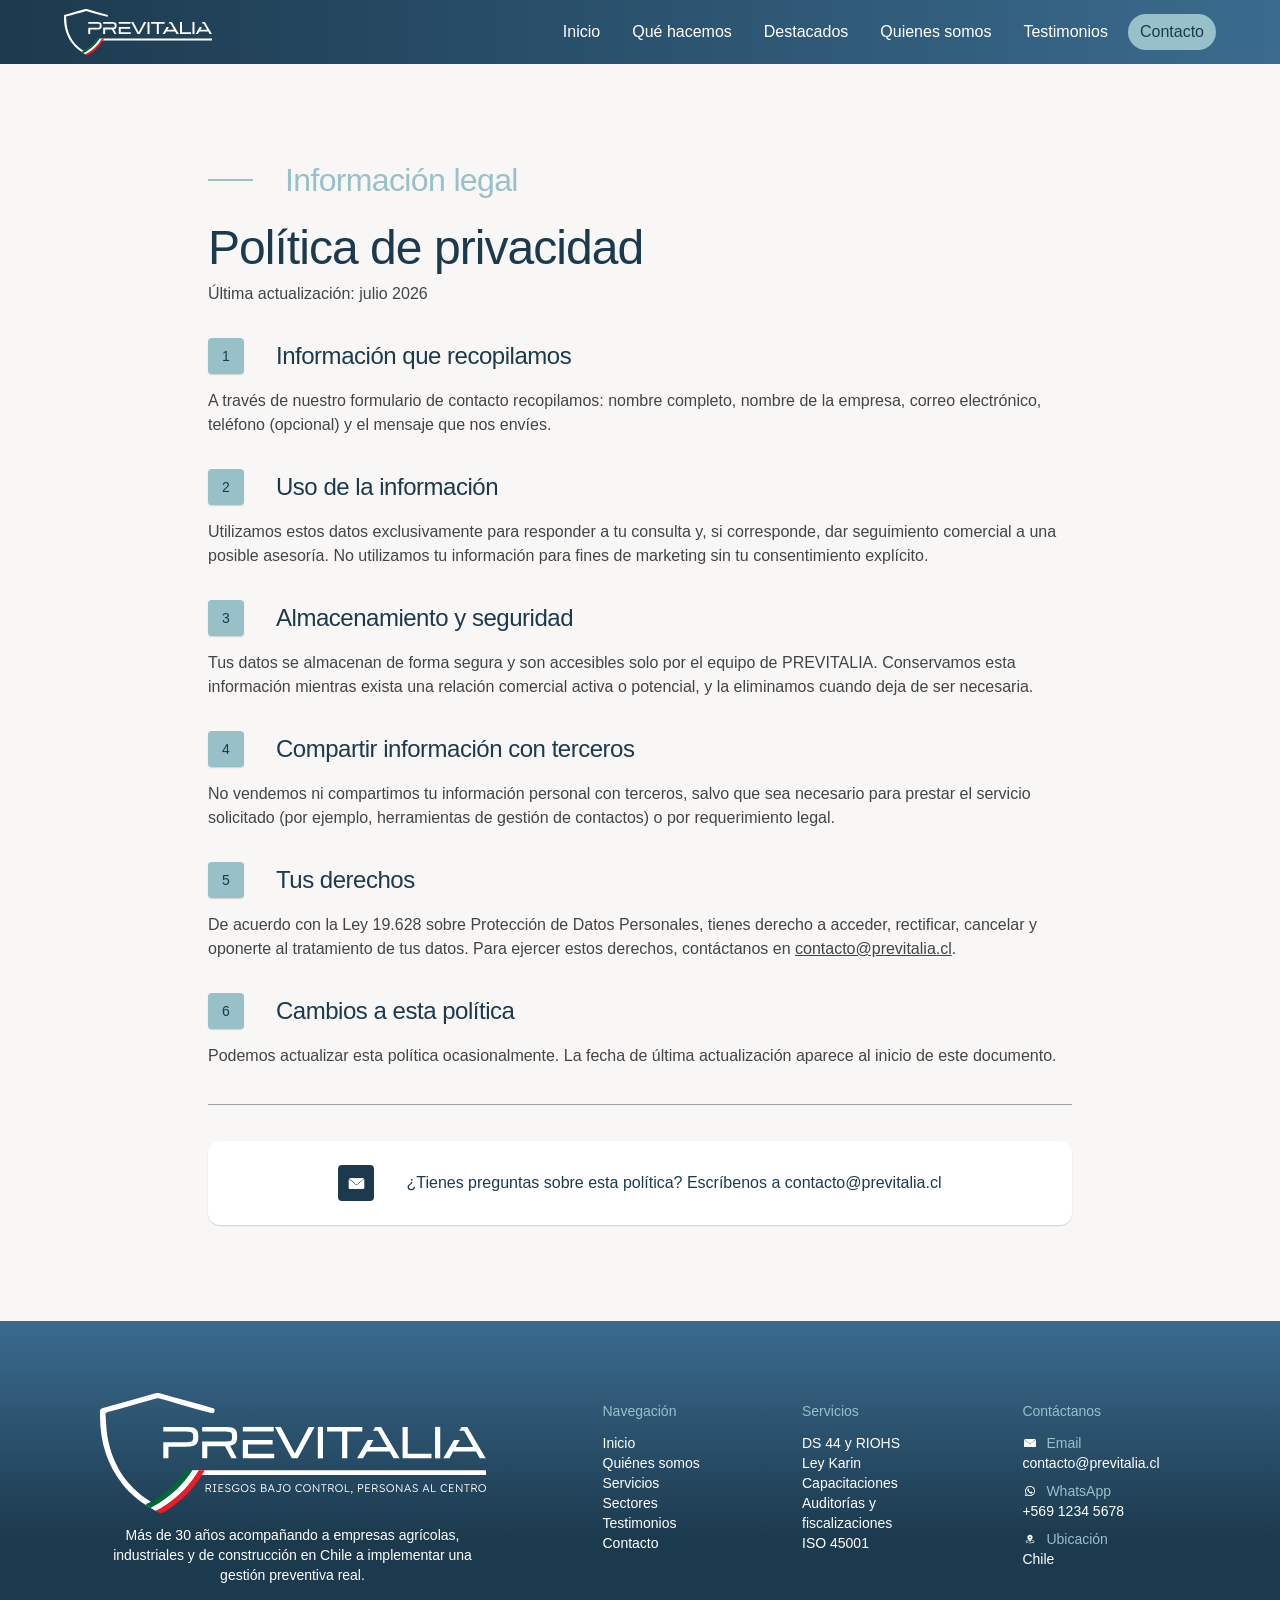
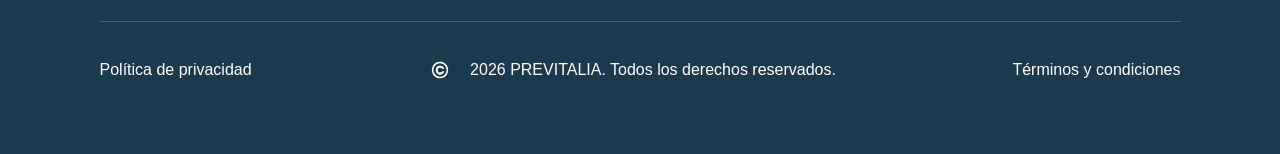
==== politica-privacidad.html @ 64ca9477 "Initial commit" ====
<!DOCTYPE html>
<html lang="es">
<head>
  <meta charset="UTF-8">
  <meta name="viewport" content="width=device-width, initial-scale=1.0">
  <title>Política de privacidad | PREVITALIA</title>
  <link rel="stylesheet" href="css/styles.css">
</head>
<body>

  <header class="header--legal">
  <a href="index.html">
    <img src="img/logo-blanco.svg" alt="PREVITALIA" class="header__logo">
  </a>
  <nav class="header__nav--legal">
    <div class="header__nav-links">
      <a href="index.html#inicio">Inicio</a>
      <a href="index.html#que-hacemos">Qué hacemos</a>
      <a href="index.html#servicios">Destacados</a>
      <a href="index.html#quienes-somos">Quienes somos</a>
      <a href="index.html#testimonios">Testimonios</a>
    </div>
    <a href="index.html#contacto" class="btn btn--pill-sm">Contacto</a>
  </nav>
  <button class="header__menu-toggle" aria-label="Abrir menú">
    <img src="img/icon-menu.svg" alt="">
  </button>
</header>

<!-- Panel del menú mobile (oculto por defecto, se despliega con JS) -->
<div class="mobile-menu mobile-menu--legal" id="mobileMenu">
  <img src="img/logo-blanco.svg" alt="PREVITALIA" class="mobile-menu__logo">
  <button class="mobile-menu__close" id="mobileMenuClose" aria-label="Cerrar menú">
    <img src="img/icon-close.svg" alt="">
  </button>
  <nav class="mobile-menu__nav">
    <a href="index.html#inicio">Inicio</a>
    <a href="index.html#que-hacemos">Qué hacemos</a>
    <a href="index.html#servicios">Destacados</a>
    <a href="index.html#quienes-somos">Quienes somos</a>
    <a href="index.html#testimonios">Testimonios</a>
  </nav>
</div>

  <main class="legal">
    <div class="legal__container">
      <div class="legal__main">
        <div class="legal__intro">
          <div class="legal__eyebrow">
            <span class="legal__eyebrow-line"></span>
            <p class="legal__eyebrow-text">Información legal</p>
          </div>
          <div class="legal__heading">
            <h1 class="legal__title">Política de privacidad</h1>
            <p class="legal__updated">Última actualización: julio 2026</p>
          </div>
        </div>

        <div class="legal__list">
          <div class="legal__item">
            <div class="legal__item-head">
              <span class="legal__item-number">1</span>
              <h2 class="legal__item-title">Información que recopilamos</h2>
            </div>
            <p class="legal__item-text">A través de nuestro formulario de contacto recopilamos: nombre completo, nombre de la empresa, correo electrónico, teléfono (opcional) y el mensaje que nos envíes.</p>
          </div>

          <div class="legal__item">
            <div class="legal__item-head">
              <span class="legal__item-number">2</span>
              <h2 class="legal__item-title">Uso de la información</h2>
            </div>
            <p class="legal__item-text">Utilizamos estos datos exclusivamente para responder a tu consulta y, si corresponde, dar seguimiento comercial a una posible asesoría. No utilizamos tu información para fines de marketing sin tu consentimiento explícito.</p>
          </div>

          <div class="legal__item">
            <div class="legal__item-head">
              <span class="legal__item-number">3</span>
              <h2 class="legal__item-title">Almacenamiento y seguridad</h2>
            </div>
            <p class="legal__item-text">Tus datos se almacenan de forma segura y son accesibles solo por el equipo de PREVITALIA. Conservamos esta información mientras exista una relación comercial activa o potencial, y la eliminamos cuando deja de ser necesaria.</p>
          </div>

          <div class="legal__item">
            <div class="legal__item-head">
              <span class="legal__item-number">4</span>
              <h2 class="legal__item-title">Compartir información con terceros</h2>
            </div>
            <p class="legal__item-text">No vendemos ni compartimos tu información personal con terceros, salvo que sea necesario para prestar el servicio solicitado (por ejemplo, herramientas de gestión de contactos) o por requerimiento legal.</p>
          </div>

          <div class="legal__item">
            <div class="legal__item-head">
              <span class="legal__item-number">5</span>
              <h2 class="legal__item-title">Tus derechos</h2>
            </div>
            <p class="legal__item-text">De acuerdo con la Ley 19.628 sobre Protección de Datos Personales, tienes derecho a acceder, rectificar, cancelar y oponerte al tratamiento de tus datos. Para ejercer estos derechos, contáctanos en <a href="mailto:contacto@previtalia.cl">contacto@previtalia.cl</a>.</p>
          </div>

          <div class="legal__item">
            <div class="legal__item-head">
              <span class="legal__item-number">6</span>
              <h2 class="legal__item-title">Cambios a esta política</h2>
            </div>
            <p class="legal__item-text">Podemos actualizar esta política ocasionalmente. La fecha de última actualización aparece al inicio de este documento.</p>
          </div>
        </div>
      </div>

      <div class="legal__note">
        <span class="legal__note-icon">
          <img src="img/icon-email.svg" alt="">
        </span>
        <p class="legal__note-text">¿Tienes preguntas sobre esta política? Escríbenos a contacto@previtalia.cl</p>
      </div>
    </div>
  </main>

 <!-- ============ FOOTER ============ -->
  <footer class="footer">
    <div class="footer__top">
      <div class="footer__brand">
        <img src="img/logo-completo.svg" alt="PREVITALIA" class="footer__logo">
        <p class="footer__tagline">Más de 30 años acompañando a empresas agrícolas, industriales y de construcción en Chile a implementar una gestión preventiva real.</p>
      </div>

      <div class="footer__columns">
        <div class="footer__col">
          <p class="footer__col-title">Navegación</p>
          <nav class="footer__col-list">
  <li><a href="#"><span>Inicio</span></a></li>
  <li><a href="#"><span>Quiénes somos</span></a></li>
  <li><a href="#"><span>Servicios</span></a></li>
  <li><a href="#"><span>Sectores</span></a></li>
  <li><a href="#"><span>Testimonios</span></a></li>
  <li><a href="#"><span>Contacto</span></a></li>
          </nav>
        </div>

        <div class="footer__col">
          <p class="footer__col-title">Servicios</p>
          <nav class="footer__col-list">
  <li><a href="#"><span>DS 44 y RIOHS</span></a></li>
  <li><a href="#"><span>Ley Karin</span></a></li>
  <li><a href="#"><span>Capacitaciones</span></a></li>
  <li><a href="#"><span>Auditorías y fiscalizaciones</span></a></li>
  <li><a href="#"><span>ISO 45001</span></a></li>
          </nav>
        </div>

        <div class="footer__col footer__col--contact">
          <div class="footer__contact-inner">
            <p class="footer__col-title">Contáctanos</p>
            <div class="footer__contact-list">
              <div class="footer__contact-item">
                <img src="img/icon-email.svg" alt="" class="footer__contact-icon">
                <span class="footer__contact-label">Email</span>
              </div>
              <p class="footer__contact-value">contacto@previtalia.cl</p>

              <div class="footer__contact-item">
                <img src="img/icon-whatsapp.svg" alt="" class="footer__contact-icon">
                <span class="footer__contact-label">WhatsApp</span>
              </div>
              <p class="footer__contact-value">+569 1234 5678</p>

              <div class="footer__contact-item">
                <img src="img/icon-ubicacion.svg" alt="" class="footer__contact-icon">
                <span class="footer__contact-label">Ubicación</span>
              </div>
              <p class="footer__contact-value">Chile</p>
            </div>
          </div>
        </div>
      </div>
    </div>

    <hr class="footer__divider">

    <div class="footer__bottom">
      <!-- Estos 2 links irán a páginas propias que aún no diseñamos -->
      <a href="politica-privacidad.html" class="footer__legal-link">Política de privacidad</a>

      <div class="footer__copyright">
        <img src="img/icon-copyright.svg" alt="" class="footer__copyright-icon">
        <span>2026 PREVITALIA. Todos los derechos reservados.</span>
      </div>

     <a href="terminos-condiciones.html" class="footer__legal-link">Términos y condiciones</a>
    </div>
  </footer>

  </div>

  <script src="js/script.js"></script>
</body>
</html>
---- css/styles.css ----
/* ==========================================================================
   VARIABLES DE MARCA (Design tokens de PREVITALIA)
   ========================================================================== */
:root {
  /* Colores */
  --azul-azul: #1C3A4E;
  --azul-500: #3A6B8E;
  --azul-400: #5F8CAB;
  --petroleo: #98C0C8;
  --petroleo-200: #CCE0E4;
  --sand: #ECE9E7;
  --sand-100: #F8F7F6;
  --gris-500: #6D6F71;
  --gris-700: #424446;
  --gris: #A1A4A7;
  --blanco: #FFFFFF;
  --negro: #000000;
  --azul-menu: #2D4B5F;
  --petroleo-400: #5F95A1;
 
  /* Tipografía */
  --font-display: 'Michroma', sans-serif;
  --font-body: 'Lexend', sans-serif;
 
  /* Layout: 1440px ÷ 16 = 90rem */
  --content-max-width: 90rem;
 
  /* Sombra "sm" del sistema de diseño (se reutiliza en box-shadow y en filter:drop-shadow) */
  --shadow-sm-1: 0 0.0625rem 0.0625rem rgba(0, 0, 0, 0.06);
  --shadow-sm-2: 0 0.0625rem 0.09375rem rgba(0, 0, 0, 0.1);
}
 
/* ==========================================================================
   RESET BÁSICO
   ========================================================================== */
* {
  margin: 0;
  padding: 0;
  box-sizing: border-box;
}
 
body {
  font-family: var(--font-body);
  color: var(--azul-azul);
  background-color: var(--sand-100);
  overflow-x: hidden;
}
 
a {
  text-decoration: none;
  color: inherit;
}
 
img {
  max-width: 100%;
  display: block;
}
 
/* ==========================================================================
   CONTENEDOR GENERAL DEL SITIO
   ========================================================================== */
.page {
  max-width: var(--content-max-width);
  margin: 0 auto;
  position: relative;
  background-color: var(--sand-100);
}
 
/* ==========================================================================
   PATRONES REUTILIZABLES (evitan repetir el mismo bloque en cada sección)
   ========================================================================== */
 
/* Todos los títulos H2 del sitio comparten esta tipografía;
   solo cambia el color, que cada sección define por separado. */
.what-we-do__intro h2,
.why-us__title,
.services__intro h2,
.who-we-are__title,
.sectors__intro h2,
.testimonials__intro h2,
.contact__intro h2,
.contact__form-title {
  font-family: var(--font-body);
  font-weight: 500;
  font-size: 3rem;          /* 48px */
  line-height: 4rem;        /* 64px */
  letter-spacing: -0.06rem; /* -0.96px */
  text-align: center;
}
 
/* Párrafo Light 16px, color azul-azul*/
.who-we-are__text,
.services__card p,
.why-us__desc p,
.contact__value,
.testimonials__quote,
.who-we-are__checklist-intro {
  font-family: var(--font-body);
  font-weight: 300;
  font-size: 1rem;     /* 16px */
  line-height: 1.5rem; /* 24px */
  color: var(--azul-azul);
}
 
/* Caja de ícono cuadrada de 67px con esquinas redondeadas:
   solo cambia el fondo (blanco, teal, o degradado azul) en cada uso */
.why-us__icon,
.services__icon,
.contact__icon {
  display: flex;
  align-items: center;
  justify-content: center;
  width: 4.1875rem;  /* 67px */
  height: 4.1875rem; /* 67px */
  padding: 0.625rem 0.5625rem;
  border-radius: 0.75rem; /* 12px */
}
 
.why-us__icon img,
.services__icon img,
.contact__icon img {
  width: 3rem;  /* 48px */
  height: 3rem; /* 48px */
}
 
/* ==========================================================================
   BOTONES (reutilizables en todo el sitio)
   ========================================================================== */
.btn {
  display: inline-flex;
  align-items: center;
  justify-content: center;
  gap: 0.5rem; /* 8px */
  border-radius: 9999px; /* excepción: valor de "píldora", no se convierte */
  font-family: var(--font-body);
  font-weight: 300;
  white-space: nowrap;
  transition: background-color 0.33s ease-in-out, color 0.33s ease-in-out, border-color 0.33s ease-in-out;
}
 
.btn:active {
  transition-duration: 80ms;
  transition-timing-function: linear;
}
 
/* Botón primario */
.btn--primary,
.btn--outline {
  position: relative;
  z-index: 0; 
  overflow: hidden;
}

.btn--primary::before,
.btn--outline::before {
  content: '';
  position: absolute;
  inset: 0;
  z-index: -1;
  opacity: 0;
  transition: opacity 0.33s ease-in-out;
}

/* Botón primario*/
.btn--primary {
  background: linear-gradient(to bottom, var(--petroleo), var(--petroleo-200));
  color: var(--azul-azul);
  font-size: 1.25rem;
  line-height: 1.75rem;
  width: 21.6875rem; /* 347px */
  height: 4.375rem;
}

.btn--primary::before {
  background-color: var(--petroleo-200);
}

.btn--primary:hover::before {
  opacity: 1;
}

.btn--primary:active::before {
  background-color: var(--petroleo);
  opacity: 1;
  transition-duration: 80ms;
  transition-timing-function: linear;
}

/* Botón outline*/
.btn--outline {
  border: 1px solid var(--blanco);
  color: var(--blanco);
  font-size: 1.25rem;
  line-height: 1.75rem;
  width: 13.5rem; /* 216px */
  padding-top: 1.25rem;
  padding-bottom: 1.25rem;
}

.btn--outline::before {
  background: linear-gradient(to bottom, var(--petroleo), var(--petroleo-200));
}

.btn--outline:hover {
  color: var(--azul-azul);
  border-color: transparent;
  transition-delay: 0.12s;
}

.btn--outline:hover::before {
  opacity: 1;
}

.btn--outline:active {
  color: var(--azul-azul);
  border-color: transparent;
  transition-duration: 80ms;
  transition-timing-function: linear;
}

.btn--outline:active::before {
  background: var(--petroleo);
  opacity: 1;
  transition-duration: 80ms;
  transition-timing-function: linear;
}
 
/* Botón píldora pequeño*/
.btn--pill-sm {
  background-color: var(--petroleo);
  color: var(--azul-azul);
  font-size: 1rem;      /* 16px */
  line-height: 1.5rem;  /* 24px */
  padding: 0.375rem 0.75rem; /* 6px 12px */
}

.btn--pill-sm:hover {
  background-color: var(--petroleo-200);
}
 
/* ==========================================================================
   HERO + HEADER
   ========================================================================== */
.hero {
  position: relative;
  left: 50%;
  right: 50%;
  width: 100vw;
  margin-left: -50vw;
  margin-right: -50vw;
  min-height: 50rem; /* 800px */
  display: flex;
  flex-direction: column;
  justify-content: flex-end;
 
  /* padding calculado: mantiene el texto alineado a donde estaría
     el borde del marco de 1440px, aunque el fondo se extienda
     de punta a punta de la pantalla */
  padding-top: 7rem;
  padding-bottom: 12rem;
  padding-left: max(11rem, calc((100vw - 90rem) / 2 + 11rem));
  padding-right: max(13rem, calc((100vw - 90rem) / 2 + 13rem));
 
  /* Imagen de fondo + overlay degradado*/
  background-image:
    linear-gradient(to bottom, rgba(28, 58, 78, 0.78) 60.19%, rgba(152, 192, 200, 0.78) 100%),
    url("../img/hero-trabajador.png");
  background-size: cover;
  background-position: center top;
  background-repeat: no-repeat;
}
 
/* ---------- Header ---------- */
.header {
  position: fixed;
  top: 0;
  left: 0;
  z-index: 100;
  display: flex;
  align-items: flex-end;
  justify-content: space-between;
  width: 100%;
  height: 4rem;      /* 64px */
  padding: 0 4rem;   /* 0 64px */
  background-color: transparent;
  transform: translateY(0);
  transition: transform 0.33s ease-in-out, background-color 0.33s ease-in-out;
}
 
.header--hidden {
  transform: translateY(-100%);
}

.header--scrolled {
  background-color: rgba(248, 247, 246, 0.9); /* sand-100 al 90% */
  align-items: center;
}

.header--scrolled .header__nav a {
  color: var(--azul-azul);
}

.header--scrolled .header__menu-toggle img {
  filter: brightness(0);
}

.header__logo {
  width: 9.25rem; /* 148px */
  height: auto;
}
 
.header__right {
  display: flex;
  align-items: center;
  gap: 1.25rem; /* 20px */
}
 
.header__nav {
  display: flex;
  align-items: center;
  gap: 1.25rem; /* 20px */
}
 
.header__nav a {
  font-family: var(--font-body);
  font-weight: 300;
  font-size: 1rem;     /* 16px */
  line-height: 1.5rem; /* 24px */
  color: var(--blanco);
  transition: color 0.33s ease-in-out;
}

.header__nav a:hover {
  color: var(--petroleo);
}

.header__nav a:active {
  color: var(--petroleo-400);
  transition-duration: 80ms;
  transition-timing-function: linear;
}

.header__menu-toggle {
  display: none;
  background: none;
  border: none;
  cursor: pointer;
  padding: 0;
}
 
.mobile-menu {
  display: none;
}


/* ---------- Contenido del Hero ---------- */
.hero__content {
  display: flex;
  flex-direction: column;
  gap: 2.25rem;      /* 36px */
  max-width: 55.75rem; /* 892px */
}
 
.hero__title {
  font-family: var(--font-body);
  font-weight: 700;
  font-size: 5.125rem;     /* 82px */
  line-height: 6rem;       /* 96px */
  letter-spacing: -0.1025rem; /* -1.64px */
  color: var(--blanco);
}
 
.hero__title--accent {
  color: var(--petroleo);
}
 
.hero__subtitle {
  font-family: var(--font-body);
  font-weight: 300;
  font-size: 2rem;         /* 32px */
  line-height: 2.5rem;     /* 40px */
  letter-spacing: -0.04rem; /* -0.64px */
  color: var(--blanco);
}
 
.hero__actions {
  display: flex;
  align-items: center;
  gap: 4rem; /* 64px */
}
 
/* ==========================================================================
   BARRA DE STATS
   ========================================================================== */
.stats {
  display: flex;
  align-items: center;
  justify-content: space-between;
  flex-wrap: wrap;
  max-width: 67.75rem; /* 1084px */
  margin: -5rem auto 0; /* -80px*/
  position: relative;
  z-index: 2;
}
 
.stats__card {
  display: flex;
  flex-direction: column;
  align-items: center;
  justify-content: flex-start;
  gap: 0.875rem; /* 14px */
  width: 14.375rem;  /* 230px */
  height: 14.375rem; /* 230px */
  background-color: var(--blanco);
  border-radius: 0.5rem; /* 8px */
  padding: 0.875rem 4rem; /* 14px 64px */
  box-shadow: 0 0.125rem 0.125rem rgba(0, 0, 0, 0.1),
              0 0.25rem 0.1875rem rgba(0, 0, 0, 0.1);
}
 
.stats__card--iso {
  box-shadow: 0 0.125rem 0.25rem -0.0625rem rgba(0, 0, 0, 0.1),
              0 0.25rem 0.375rem -0.0625rem rgba(0, 0, 0, 0.1);
}
 
.stats__icon {
  display: flex;
  align-items: center;
  justify-content: center;
  width: 5.625rem;  /* 90px */
  height: 5.625rem; /* 90px */
  border-radius: 50%;
  background-color: var(--sand);
}
 
.stats__icon img {
  width: 3.5rem;  /* 56px */
  height: 3.5rem; /* 56px */
}
 
.stats__number {
  font-family: var(--font-display);
  font-size: 2.25rem;      /* 36px */
  line-height: 2.25rem;    /* 36px */
  letter-spacing: -0.045rem; /* -0.72px */
  color: var(--azul-azul);
  white-space: nowrap;
}
 
.stats__label {
  font-family: var(--font-body);
  font-weight: 300;
  font-size: 1rem;     /* 16px */
  line-height: 1.5rem; /* 24px */
  color: var(--gris-700);
  text-align: center;
  white-space: nowrap;
}
 
.stats__label--split {
  display: flex;
  flex-direction: column;
  white-space: normal;
}
 
.stats__label-bold {
  font-weight: 500;
  color: var(--azul-azul);
}
 
/* ==========================================================================
   ¿QUÉ HACEMOS?
   ========================================================================== */
.what-we-do {
  display: flex;
  align-items: flex-start;
  justify-content: space-between;
  gap: 2rem;
  padding: 6rem 4rem; /* 96px arriba/abajo, 64px lados */
}
 
.what-we-do__text {
  display: flex;
  flex-direction: column;
  gap: 2rem; /* 32px */
  width: 46.9375rem; /* 751px */
}
 
.what-we-do__intro {
  display: flex;
  flex-direction: column;
  gap: 0.75rem; /* 12px */
  text-align: center;
}
 
.what-we-do__intro h2 {
  color: var(--azul-azul);
}
 
.what-we-do__intro p {
  font-family: var(--font-body);
  font-weight: 300;
  font-size: 1.25rem;
  line-height: 1.75rem;
  color: var(--gris-700);
}
 
.what-we-do__intro strong {
  font-weight: 500;
  color: var(--azul-azul);
}
 
.checklist {
  list-style: none;
  display: flex;
  flex-direction: column;
  gap: 0.875rem;
}
 
.checklist__item {
  display: flex;
  align-items: center;
  gap: 2.25rem;
  background-color: var(--blanco);
  border-radius: 0.5rem;
  padding: 1rem 2rem;
  box-shadow: var(--shadow-sm-1), var(--shadow-sm-2);
}
 
.checklist__icon {
  width: 2.625rem;
  height: 2.625rem;
  flex-shrink: 0;
}
 
.checklist__item span {
  font-family: var(--font-body);
  font-weight: 300;
  font-size: 1rem;
  line-height: 1.5rem;
  color: var(--gris-700);
}
 
/* ---------- Composición geométrica ---------- */
.what-we-do__graphic {
  position: relative;
  width: 32.6875rem;
  height: 42.3125rem;
  flex-shrink: 0;
}
 
.shape {
  position: absolute;
}
 
.shape--navy {
  left: 3.8125rem;
  top: 4.1875rem;
  width: 27.1875rem;
  height: 36.4375rem;
  background: linear-gradient(180deg, var(--azul-500), var(--azul-azul));
  border-bottom-right-radius: 4.5rem;
}
 
.shape--photo {
  left: 0;
  top: 15rem;
  width: 27.3125rem;
  height: 16.875rem;
  background-color: var(--petroleo);
  background-image: url("../img/manos.png");
  background-size: cover;
 background-position: right center;
  border-top-left-radius: 4.5rem;
}
 
.shape--teal-top {
  left: 15.875rem;
  top: 0;
  width: 16.8125rem;
  height: 10.5625rem;
  background-color: var(--petroleo);
  border-top-right-radius: 4.5rem;
}
 
.shape--teal-bottom {
  left: 9.5rem;
  top: 36.3125rem;
  width: 16.5rem;
  height: 6rem;
  background-color: var(--petroleo);
  border-bottom-left-radius: 4.5rem;
}
 
/* ==========================================================================
   POR QUÉ ELEGIR PREVITALIA
   ========================================================================== */
.why-us {
  position: relative;
  left: 50%;
  right: 50%;
  width: 100vw;
  margin-left: -50vw;
  margin-right: -50vw;

  display: flex;
  flex-direction: column;
  align-items: center;

  padding-top: 6rem;
  padding-bottom: 6rem;
  padding-left: max(3.875rem, calc((100vw - 90rem) / 2 + 3.875rem));
  padding-right: max(3.9375rem, calc((100vw - 90rem) / 2 + 3.9375rem));

  background: linear-gradient(to bottom, var(--azul-azul), var(--azul-500));
}
 
.why-us__title--muted {
  color: var(--sand);
}
 
.why-us__title--accent {
  color: var(--petroleo);
}

.why-us__title {
  margin-bottom: 0.75rem; /* 12px hacia el subtítulo */
}

.why-us__subtitle {
  font-family: var(--font-body);
  font-weight: 300;
  font-size: 1.25rem;
  line-height: 1.75rem;
  color: var(--blanco);
  margin-bottom: 2rem; /* 32px */
}
 
.why-us__cards {
  display: flex;
  align-items: stretch;
  gap: 2.25rem;
  width: 100%;
  filter: drop-shadow(var(--shadow-sm-1)) drop-shadow(var(--shadow-sm-2));
}
 
.why-us__card {
  display: flex;
  flex-direction: column;
  gap: 1.625rem;
  flex: 1;
  min-width: 0;
  background-color: var(--blanco);
  border-radius: 1rem;
  padding: 1.5rem;
}
 
.why-us__icon {
  background-color: var(--petroleo);
}
 
.why-us__card h3 {
  font-family: var(--font-body);
  font-weight: 500;
  font-size: 1.5rem;
  line-height: 2rem;
  letter-spacing: -0.03rem;
  color: var(--azul-azul);
}
 
.why-us__desc {
  display: flex;
  flex-direction: column;
  gap: 0.75rem;
}
 
.why-us__card--lenguaje .why-us__desc {
  gap: 1.25rem;
}
 
/* ==========================================================================
   SERVICIOS DESTACADOS
   ========================================================================== */
.services {
  display: flex;
  flex-direction: column;
  align-items: center;
  gap: 2rem;
  padding: 6rem 4rem;
}
 
.services__intro {
  display: flex;
  flex-direction: column;
  gap: 0.75rem;
  text-align: center;
}
 
.services__intro h2 {
  color: var(--azul-azul);
}
 
.services__intro p {
  font-family: var(--font-body);
  font-weight: 300;
  font-size: 1.25rem;   
  line-height: 1.75rem; 
  letter-spacing: normal; 
  color: var(--gris-700); 
}
 
.services__grid {
  display: grid;
  grid-template-columns: repeat(2, 1fr);
  gap: 2rem;
  width: 100%;
  filter: drop-shadow(var(--shadow-sm-1)) drop-shadow(var(--shadow-sm-2));
}
 
.services__card {
  display: flex;
  flex-direction: column;
  gap: 1.25rem;
  background: linear-gradient(to bottom, var(--petroleo), var(--petroleo-200));
  border-radius: 1rem;
  padding: 1.5rem;
}
 
.services__card--capacitaciones {
  height: 19.1875rem;
}
 
.services__icon {
  background-color: var(--blanco);
}
 
.services__card h3 {
  font-family: var(--font-body);
  font-weight: 500;
  font-size: 1.5rem;
  line-height: 2rem;
  letter-spacing: -0.03rem;
  color: var(--azul-azul);
}
 
.services__link {
  display: inline-flex;
  align-items: center;
  gap: 0.5rem;
  font-family: var(--font-body);
  font-weight: 300;
  font-size: 1rem;
  line-height: 1.5rem;
  color: var(--azul-azul);
  transition: color 0.33s ease-in-out, transform 0.33s ease-in-out;
}

.services__link:hover {
  color: var(--azul-500);
  transform: translateX(0.75rem); /* 12px */
}

.services__link:active {
  color: var(--azul-500);
  transform: translateX(0.75rem); /* 12px */
  transition-duration: 80ms;
  transition-timing-function: linear;
}

.services__dots {
  display: none;
}
 
/* ==========================================================================
   QUIÉN ESTÁ DETRÁS DE PREVITALIA
   ========================================================================== */
.who-we-are {
  position: relative;
  left: 50%;
  right: 50%;
  width: 100vw;
  margin-left: -50vw;
  margin-right: -50vw;

  display: flex;
  align-items: stretch;
  gap: 2rem;
  padding-top: 6rem;
  padding-bottom: 6rem;
  padding-left: max(0px, calc((100vw - 90rem) / 2));
  padding-right: max(3.9375rem, calc((100vw - 90rem) / 2 + 3.9375rem));
  background-color: var(--blanco);
}
 
.who-we-are__photo {
  width: 32rem;
  flex-shrink: 0;
  border: 2px dashed var(--gris);
  border-radius: 1rem;
  background-color: var(--sand);
  order: -1; /* en desktop, siempre primero */
}
 
.who-we-are__photo img {
  width: 100%;
  height: 100%;
  object-fit: cover;
  border-radius: 1rem;
}
 
.who-we-are__content {
  display: flex;
  flex-direction: column;
  align-items: center;
  gap: 2rem;
  max-width: 53.8125rem;
  margin: 0 auto;
}
 
.who-we-are__title {
  color: var(--azul-azul);
  white-space: nowrap;
}
 
.who-we-are__title--accent {
  color: var(--petroleo);
}
 
.who-we-are__card {
  display: flex;
  flex-direction: column;
  gap: 2.5rem;
  width: 100%;
  padding: 2.5rem 1rem;
  background-color: var(--sand);
  border-radius: 1rem;
}
 
.who-we-are__checklist {
  display: flex;
  flex-direction: column;
  gap: 1.75rem;
  padding: 1.5rem;
  background-color: var(--blanco);
  border-left: 4px solid var(--azul-azul);
  border-radius: 0.75rem;
  height: 18.9375rem; /* 303px */
}
 
.who-we-are__check-item {
  display: flex;
  align-items: center;
  gap: 2.25rem;
}
 
.who-we-are__check-icon {
  width: 2rem;
  height: 2rem;
  flex-shrink: 0;
}
 
.who-we-are__check-item span {
  font-family: var(--font-body);
  font-weight: 300;
  font-size: 1rem;
  line-height: 1.5rem;
  color: var(--gris-500);
}
 
.who-we-are__quote {
  display: flex;
  align-items: center;
  justify-content: center;
  padding: 1.5rem;
  background: linear-gradient(to right, var(--petroleo), var(--petroleo-200));
  border-radius: 0.75rem;
}
 
.who-we-are__quote p {
  font-family: var(--font-body);
  font-weight: 300;
  font-size: 1rem;
  line-height: 1.5rem;
  color: var(--azul-azul);
  text-align: center;
}
 
/* ==========================================================================
   SECTORES DONDE TRABAJAMOS
   ========================================================================== */
.sectors {
  display: flex;
  flex-direction: column;
  align-items: center;
  gap: 2rem;
  padding: 6rem 4rem;
}
 
.sectors__intro {
  display: flex;
  flex-direction: column;
  gap: 0.75rem;
  text-align: center;
  color: var(--azul-azul);
}
 
.sectors__intro p {
  font-family: var(--font-body);
  font-weight: 300;
  font-size: 1.25rem;
  line-height: 1.75rem;
  color: var(--gris-700);
}
 
.sectors__grid {
  display: flex;
  justify-content: space-between;
  width: 100%;
  max-width: 68rem;
}
 
.sectors__item {
  display: flex;
  flex-direction: column;
  align-items: center;
  gap: 0.75rem;
}
 
.sectors__icon {
  position: relative;
  z-index: 0;
  display: flex;
  align-items: center;
  justify-content: center;
  padding: 2rem;
  border-radius: 1rem;
  background: linear-gradient(to bottom, var(--petroleo), var(--petroleo-200));
  transition: transform 0.33s ease-in-out;
}

.sectors__icon::before {
  content: '';
  position: absolute;
  inset: 0;
  z-index: -1;
  border-radius: 1rem;
  background-color: var(--blanco);
  box-shadow: var(--shadow-sm-1), var(--shadow-sm-2);
  opacity: 0;
  transition: opacity 0.33s ease-in-out;
}

.sectors__item:hover .sectors__icon {
  transform: scale(1.0685); /* 146px → 156px */
}

.sectors__item:hover .sectors__icon::before {
  opacity: 1;
}
 
.sectors__icon img {
  width: 5.125rem;
  height: 5.125rem;
}
 
.sectors__item p {
  font-family: var(--font-body);
  font-weight: 500;
  font-size: 1.25rem;
  line-height: 1.75rem;
  color: var(--azul-azul);
  text-align: center;
}
 
/* ==========================================================================
   CLIENTES Y TESTIMONIOS
   ========================================================================== */
.testimonials {
  position: relative;
  left: 50%;
  right: 50%;
  width: 100vw;
  margin-left: -50vw;
  margin-right: -50vw;
  padding: 6rem; /* 96px en todos los lados*/
  display: flex;
  flex-direction: column;
  align-items: center;
  gap: 2.25rem;
  background: linear-gradient(to bottom, var(--azul-azul), var(--azul-500) 50%);
}
 
.testimonials__intro {
  display: flex;
  flex-direction: column;
  gap: 0.75rem;
  text-align: center;
  color: var(--blanco);
  max-width: 82rem;
}
 
.testimonials__title--accent {
  color: var(--petroleo);
}
 
.testimonials__intro p {
  font-family: var(--font-body);
  font-weight: 300;
  font-size: 1.25rem;
  line-height: 1.75rem;
}
 
.testimonials__subtitle--accent {
  color: var(--petroleo);
}
 
.testimonials__grid {
  display: flex;
  overflow: hidden;
  width: 100%;
  -webkit-mask-image: linear-gradient(to right, transparent, black 8%, black 92%, transparent);
  mask-image: linear-gradient(to right, transparent, black 8%, black 92%, transparent);
}

.testimonials__track {
  display: flex;
  gap: 2rem;
  width: max-content;
  flex-shrink: 0; 
  animation: testimonials-marquee 100s linear infinite;
}

.testimonials__track:hover {
  animation-play-state: paused;
}

@keyframes testimonials-marquee {
  from { transform: translateX(0); }
  to   { transform: translateX(-50%); }
}

.testimonials__card {
  display: flex;
  flex-direction: column;
  gap: 2.25rem;
  width: 19rem;
  padding: 1.5rem 1.5rem 2.5rem;
  background-color: var(--blanco);
  border-radius: 1rem;
  flex: none;
}

@media (prefers-reduced-motion: reduce) {
  .testimonials__track {
    animation: none;
  }
}
 
.testimonials__divider {
  border: none;
  border-top: 1px solid rgba(28, 58, 78, 0.1);
  margin: 0;
}
 
.testimonials__author-name {
  font-family: var(--font-body);
  font-weight: 500;
  font-size: 1rem;
  line-height: 1.5rem;
  color: var(--azul-azul);
}
 
.testimonials__author-company {
  font-family: var(--font-body);
  font-weight: 500;
  font-size: 1rem;
  line-height: 1.5rem;
  color: var(--petroleo);
}

.testimonials__dots {
  display: none;
}
 
/* ==========================================================================
   CONTACTO
   ========================================================================== */
.contact {
  display: flex;
  align-items: flex-start;
  justify-content: center;
  gap: 2rem;
  padding: 6rem 4rem;
}
 
/* ---------- Columna izquierda: intro + tarjeta de datos ---------- */
.contact__info {
  display: flex;
  flex-direction: column;
  justify-content: flex-end;
  gap: 2.25rem;
  width: 26rem;
  height: 34.4375rem; 
}
 
.contact__intro {
  display: flex;
  flex-direction: column;
  gap: 1rem;
  text-align: center;
  color: var(--azul-azul);
}
 
.contact__intro p {
  font-family: var(--font-body);
  font-weight: 300;
  font-size: 1.25rem;
  line-height: 1.75rem;
  color: var(--gris-700);
}
 
.contact__card {
  display: flex;
  flex-direction: column;
  justify-content: center;
  gap: 1rem; 
  height: 20.6875rem; 
  padding: 1.5rem 1.5rem 2rem;
  background-color: var(--blanco);
  border-radius: 1rem;
  box-shadow: var(--shadow-sm-1), var(--shadow-sm-2);
}
 
.contact__row {
  display: flex;
  align-items: center;
  gap: 2.25rem;
}
 
.contact__icon {
  background: linear-gradient(to bottom, var(--azul-azul), var(--azul-500));
  flex-shrink: 0;
}
 
.contact__text {
  display: flex;
  flex-direction: column;
  width: 16.0625rem;
}
 
.contact__label {
  font-family: var(--font-body);
  font-weight: 500;
  font-size: 1rem;
  line-height: 1.5rem;
  color: var(--azul-azul);
}
 
/* ---------- Columna derecha: tarjeta del formulario ---------- */
.contact__form-card {
  display: flex;
  flex-direction: column;
  align-items: center;
  gap: 2rem;
  width: 40.0625rem;
  height: 34.4375rem; 
  padding: 1.5rem 1.5rem 2rem;
  background-color: var(--blanco);
  border-radius: 1rem;
  box-shadow: var(--shadow-sm-1), var(--shadow-sm-2);
}
 
.contact__form-title {
  color: var(--azul-azul);
}
 
.contact__form-title--accent {
  color: var(--petroleo);
}
 
.contact__form {
  display: flex;
  flex-direction: column;
  gap: 1rem;
  width: 100%;
}

.contact__required {
  color: #1C3A4E; 
}
 
.contact__form-row {
  display: flex;
  gap: 1rem;
  width: 100%;
}
 
.contact__form-col {
  display: flex;
  flex-direction: column;
  width: 18.03125rem; /* 288.5px */
  flex: none;
  gap: 0.75rem; /* 12px */
  min-width: 0;
}

.contact__field {
  display: flex;
  flex-direction: column;
  gap: 0.125rem; /* 2px entre el label y su input */
  width: 100%;
}

.contact__form-label {
  font-family: var(--font-body);
  font-weight: 500;
  font-size: 0.75rem;  /* 12px */
  line-height: 1rem;   /* 16px */
  color: var(--azul-azul);
}
 
.contact__input,
.contact__textarea {
  width: 100%;
  padding: 0.75rem;
  border: 1px solid var(--gris);
  border-radius: 0.5rem;
  background-color: var(--blanco);
  font-family: var(--font-body);
  font-weight: 300;
  font-size: 1rem;
  line-height: 1.5rem;
  color: var(--azul-azul);
  transition: border-color 0.33s ease-in-out;
}
 
.contact__input {
  height: 3rem;
}
 
.contact__input::placeholder,
.contact__textarea::placeholder {
  color: var(--gris);
}
 
.contact__textarea {
  height: 6rem;
  resize: none;
}

.contact__input:focus,
.contact__textarea:focus {
  outline: none;
  border-color: var(--azul-500);
  box-shadow: 0 0 0 1px var(--azul-500)
}
 
.contact__submit {
  width: 100%;
  height: 2.875rem; /* 46px */
  padding: 0 0.75rem;
  border: none;
  border-radius: 0.5rem;
  background: linear-gradient(to bottom, var(--petroleo), var(--petroleo-200));
  font-family: var(--font-body);
  font-weight: 300;
  font-size: 1rem;
  line-height: 1.5rem;
  color: var(--azul-azul);
  cursor: pointer;
  transition: opacity 0.33s ease-in-out;
}

.contact__submit:hover {
  opacity: 0.85;
}

.contact__submit:active {
  background: var(--petroleo);
  transition-duration: 80ms;
  transition-timing-function: linear;
}

 
/* ==========================================================================
   FOOTER
   ========================================================================== */
.footer {
  position: relative;
  left: 50%;
  right: 50%;
  width: 100vw;
  margin-left: -50vw;
  margin-right: -50vw;
 
  display: flex;
  flex-direction: column;
  align-items: center;
  gap: 2.25rem;
 
  padding: 4.5rem 4rem;
  background: linear-gradient(to bottom, var(--azul-500), var(--azul-azul) 50%);
}
 
.footer__top {
  display: flex;
  align-items: center;
  gap: 7.3125rem;
  width: 100%;
  max-width: 67.5625rem;
}
 
.footer__brand {
  display: flex;
  flex-direction: column;
  align-items: center;
  gap: 0.75rem;
  flex-shrink: 0;
}
 
.footer__logo {
  width: 24.125rem;
  height: auto;
}
 
.footer__tagline {
  font-family: var(--font-body);
  font-weight: 300;
  font-size: 0.875rem;
  line-height: 1.25rem;
  color: var(--blanco);
  text-align: center;
  max-width: 24.125rem;
}
 
.footer__columns {
  display: flex;
  align-items: flex-start;
  justify-content: space-between;
  flex: 1;
  min-width: 0;
}
 
.footer__col {
  display: flex;
  flex-direction: column;
  gap: 0.75rem;
  width: 8.5625rem;
}
 
.footer__col--contact {
  width: 11.1875rem;
  align-items: center;
}
 
.footer__col-title {
  font-family: var(--font-body);
  font-weight: 500;
  font-size: 0.875rem;
  line-height: 1.25rem;
  color: var(--petroleo);
}
 
.footer__col--contact .footer__col-title {
  text-align: left;
}

.footer__contact-inner {
  display: flex;
  flex-direction: column;
  gap: 0.75rem;
}

 
.footer__col-list {
  display: flex;
  flex-direction: column;
  list-style: none;
  margin: 0;
  padding: 0;
}
 
.footer__col-list a {
  font-family: var(--font-body);
  font-weight: 300;
  font-size: 0.875rem;
  line-height: 1.25rem;
  color: var(--blanco);
  transition: color 0.33s ease-in-out;
}

.footer__col-list a:hover {
  color: var(--petroleo);
}

.footer__col-list a:active {
  color: var(--petroleo-400);
  transition-duration: 80ms;
  transition-timing-function: linear;
}

.footer__col-list a,
.footer__legal-link {
  width: fit-content;
}

.footer__col-list a span,
.footer__legal-link {
  background-image: linear-gradient(currentColor, currentColor);
  background-repeat: no-repeat;
  background-position: 0 100%;
  background-size: 0% 1px;
  transition: color 0.33s ease-in-out, background-size 0.33s ease-in-out;
}

.footer__col-list a:hover span,
.footer__legal-link:hover {
  background-size: 100% 1px;
}

.footer__col-list a:active span,
.footer__legal-link:active {
  transition-duration: 80ms;
  transition-timing-function: linear;
}
 
.footer__contact-list {
  display: flex;
  flex-direction: column;
  width: 100%;
}
 
.footer__contact-item {
  display: flex;
  align-items: center;
  gap: 0.5rem;
}
 
.footer__contact-icon {
  width: 1rem;
  height: 1rem;
}
 
.footer__contact-label {
  font-family: var(--font-body);
  font-weight: 300;
  font-size: 0.875rem;
  line-height: 1.25rem;
  color: var(--petroleo);
}
 
.footer__contact-value {
  font-family: var(--font-body);
  font-weight: 300;
  font-size: 0.875rem;
  line-height: 1.25rem;
  color: var(--blanco);
  margin-bottom: 0.5rem;
}
 
.footer__divider {
  border: none;
  border-top: 1px solid rgba(255, 255, 255, 0.2);
  width: 100%;
  max-width: 67.5625rem;
  margin: 0;
}
 
.footer__bottom {
  display: flex;
  align-items: center;
  justify-content: space-between;
  width: 100%;
  max-width: 67.5625rem;
}

.footer__legal-link {
  font-family: var(--font-body);
  font-weight: 300;
  font-size: 1rem;
  line-height: 1.5rem;
  color: var(--blanco);
  transition: color 0.33s ease-in-out, background-size 0.33s ease-in-out;
}

.footer__legal-link:hover {
  color: var(--petroleo);
}

.footer__legal-link:hover {
  color: var(--petroleo);
}

.footer__legal-link:active {
  color: var(--petroleo-400);
  transition-duration: 80ms;
  transition-timing-function: linear;
}
 
.footer__copyright {
  display: flex;
  align-items: center;
  gap: 1.125rem;
}
 
.footer__copyright-icon {
  width: 1.5rem;
  height: 1.5rem;
}
 
.footer__copyright span {
  font-family: var(--font-body);
  font-weight: 300;
  font-size: 1rem;
  line-height: 1.5rem;
  color: var(--blanco);
  white-space: nowrap;
}

/* ---------- Reveal al hacer scroll ---------- */
.js-reveal {
  opacity: 0;
  transform: translateY(1.5rem);
  transition: opacity 0.6s ease-out, transform 0.6s ease-out;
}

.js-reveal.is-visible {
  opacity: 1;
  transform: none;
}

@media (prefers-reduced-motion: reduce) {
  .js-reveal {
    opacity: 1;
    transform: none;
    transition: none;
  }
}

/* ============ HEADER PÁGINAS LEGALES ============ */
.header--legal {
  position: fixed;
  top: 0;
  left: 0;
  z-index: 100;
  display: flex;
  align-items: center;
  justify-content: space-between;
  width: 100%;
  height: 5.125rem; /* 82px */
  padding: 0 4rem;
  background: linear-gradient(to right, var(--azul-azul), var(--azul-500));
  transform: translateY(0);
  transition: transform 0.33s ease-in-out;
  height: 4rem; 
}

.header__nav--legal {
  display: flex;
  align-items: center;
  gap: 1.25rem; /* 20px */
}

.header__nav-links {
  display: flex;
  align-items: center;
  gap: 2rem; /* 32px */
}

.header--legal .header__logo {
  width: 9.25rem; /* 148px */
  height: auto;
}

.header__nav-links a {
  font-family: var(--font-body);
  font-weight: 300;
  font-size: 1rem;
  line-height: 1.5rem;
  color: var(--blanco);
  transition: color 0.33s ease-in-out;
}

.header__nav-links a:hover {
  color: var(--petroleo);
}

.header__nav-links a:active {
  color: var(--azul-azul);
  transition-duration: 80ms;
  transition-timing-function: linear;
}

/* ============ CONTENIDO PÁGINA LEGAL ============ */
.legal {
  padding: 10rem 1.5rem 6rem; 
  background-color: var(--sand-100);
}

.legal__container {
  display: flex;
  flex-direction: column;
  align-items: flex-end;
  gap: 2.25rem;
  max-width: 54rem;
  margin: 0 auto;
}

.legal__main {
  display: flex;
  flex-direction: column;
  align-items: flex-start;
  gap: 2rem;
  width: 100%;
}

.legal__intro {
  display: flex;
  flex-direction: column;
  align-items: flex-start;
  gap: 1rem;
  width: 100%;
}

.legal__eyebrow {
  display: flex;
  align-items: center;
  gap: 2rem;
}

.legal__eyebrow-line {
  width: 2.8125rem;
  height: 0;
  border-top: 2px solid var(--petroleo);
}

.legal__eyebrow-text {
  font-family: var(--font-body);
  font-weight: 500;
  font-size: 2rem;
  line-height: 2.5rem;
  letter-spacing: -0.04rem;
  color: var(--petroleo);
}

.legal__heading {
  display: flex;
  flex-direction: column;
  gap: 0.125rem;
  width: 100%;
}

.legal__title {
  font-family: var(--font-body);
  font-weight: 500;
  font-size: 3rem;
  line-height: 4rem;
  letter-spacing: -0.06rem;
  color: var(--azul-azul);
}

.legal__updated {
  font-family: var(--font-body);
  font-weight: 300;
  font-size: 1rem;
  line-height: 1.5rem;
  color: var(--gris-700);
}

.legal__list {
  display: flex;
  flex-direction: column;
  gap: 2rem;
  width: 100%;
  padding-bottom: 2.25rem;
  border-bottom: 0.5px solid var(--gris);
}

.legal__item {
  display: flex;
  flex-direction: column;
  gap: 0.9375rem;
  width: 100%;
}

.legal__item-head {
  display: flex;
  align-items: center;
  gap: 2rem;
}

.legal__item-number {
  display: flex;
  align-items: center;
  justify-content: center;
  flex-shrink: 0;
  width: 2.25rem;
  height: 2.25rem;
  border-radius: 0.25rem;
  background-color: var(--petroleo);
  font-family: var(--font-body);
  font-weight: 500;
  font-size: 0.875rem; /* 14px */
  line-height: 1.25rem; /* 20px */
  color: var(--azul-azul);
  box-shadow: var(--shadow-sm-1), var(--shadow-sm-2);
}

.legal__item-title {
  font-family: var(--font-body);
  font-weight: 500;
  font-size: 1.5rem;
  line-height: 2rem;
  letter-spacing: -0.03rem;
  color: var(--azul-azul);
}

.legal__item-text {
  font-family: var(--font-body);
  font-weight: 300;
  font-size: 1rem;
  line-height: 1.5rem;
  color: var(--gris-700);
}

.legal__item-text a {
  color: inherit;
  text-decoration: underline;
}

.legal__note {
  display: flex;
  align-items: center;
  justify-content: center;
  gap: 2rem;
  width: 100%;
  padding: 1.5rem;
  border-radius: 0.75rem;
  background-color: var(--blanco);
  box-shadow: var(--shadow-sm-1), var(--shadow-sm-2);
}

.legal__note-icon {
  display: flex;
  align-items: center;
  justify-content: center;
  flex-shrink: 0;
  width: 2.25rem;
  height: 2.25rem;
  border-radius: 0.25rem;
 background-color: var(--azul-azul);
}

.legal__note-icon img {
  width: 1.3125rem;
  height: 1.3125rem;
}

.legal__note-text {
  font-family: var(--font-body);
  font-weight: 300;
  font-size: 1rem;
  line-height: 1.5rem;
  color: var(--azul-azul);
  text-align: center;
}

/* ==========================================================================
   RESPONSIVE — MOBILE (hasta 640px)
   ========================================================================== */
@media (max-width: 640px) {

  /* ---------- Header ---------- */
  .header {
    height: 4rem;
    padding: 0 1.75rem; /* 28px lados */
  }

  .header__logo {
    width: 7.9375rem; /* 127px */
    height: 2.5rem;   /* 40px */
  }

  .header__right {
    display: none;
  }

  .mobile-menu__nav {
  position: absolute;
  top: 6.5rem; /* 104px: deja 40px de espacio bajo el logo */
  left: 1.75rem;
}

  .header__menu-toggle {
    display: flex;
    width: 2.5rem;  /* 40px */
    height: 2.5rem;
    align-items: center;
    justify-content: center;
  }

  /* ---------- Hero ---------- */
  .hero {
  padding-top: 9rem;
  padding-bottom: 12rem; 
  padding-left: 1rem;
  padding-right: 1rem;
  min-height: auto;
  background-position: 80% top;

  background-image:
    linear-gradient(rgba(28, 58, 78, 0.86), rgba(28, 58, 78, 0.86)),
    url("../img/hero-trabajador.png");
}

  .hero__content {
    max-width: 100%;
    gap: 0;
  }

.hero__title {
  font-size: 3rem;
  line-height: 4rem;
  letter-spacing: -0.06rem;
  margin-bottom: 1.25rem; /* 20px, espacio hacia el subtítulo */
}

.hero__actions {
  flex-direction: column;
  align-items: stretch;
  gap: 1rem;
  width: 100%;
  margin-top: 2.75rem; /* 44px, espacio desde el subtítulo */
}

  .hero__subtitle {
    font-size: 1.5rem;        /* 24px */
    line-height: 2rem;        /* 32px */
    letter-spacing: -0.03rem; /* -0.48px */
  }

  .btn--primary,
  .btn--outline {
    width: 100%;
  }

  /* ---------- Barra de stats: grid 2x2 en mobile ---------- */
  .stats {
  display: grid;
  grid-template-columns: repeat(2, 1fr);
  gap: 1rem;
  max-width: 100%;
  width: 100%;
  margin: -8rem auto 0; 
  padding: 0 1rem;
  position: relative;
  z-index: 2;
}

  .stats__card {
    width: 100%;
    height: auto;
    padding: 0.875rem 1rem; /* 14px 16px */
  }

  .stats__icon {
    width: 4rem;    /* 64px */
    height: 4rem;
    padding: 1.0625rem; /* 17px */
  }

  .stats__icon img {
    width: 2.125rem; /* 34px */
    height: 2.125rem;
  }

  .stats__number {
    font-size: 1.5rem;   /* 24px */
    line-height: 2.25rem; /* 36px */
  }

  .stats__label {
    font-size: 0.875rem; /* 14px */
    line-height: 1.25rem; /* 20px */
  }

  /* ---------- Panel del menú mobile ---------- */
  .mobile-menu {
  display: none;
  flex-direction: column;
  justify-content: flex-end;
  gap: 1.25rem;
  position: fixed;
  top: 0;
  left: 0;
  width: 100%;
  height: 0;
  overflow: hidden;
  padding: 1rem 1rem 1rem 1.75rem; /* 16px 16px 16px 28px, sin padding-top extra */
  background: linear-gradient(to right, var(--azul-azul), var(--azul-500));
  z-index: 100;
  transition: height 0.33s ease-in-out;
}

  .mobile-menu.is-open {
  display: flex;
 height: 20.5rem; 
}

  .mobile-menu__logo {
    position: absolute;
    top: 1.5rem;   /* 24px */
    left: 1.75rem; /* 28px */
    width: 7.9375rem; /* 127px */
    height: 2.5rem;
  }

  .mobile-menu__close {
  position: absolute;
  top: 1.5rem;      /* 24px */
  right: 1.6875rem; /* 27px */
  width: 2.5rem;    /* 40px */
  height: 2.5rem;
  background: none;
  border: none;
  cursor: pointer;
  padding: 0;
}

.mobile-menu__close img {
  width: 100%;
  height: 100%;
  filter: brightness(0) invert(1);
}

  .mobile-menu__nav {
    display: flex;
    flex-direction: column;
    gap: 1.25rem; /* 20px */
  }

  .mobile-menu__nav a {
    font-family: var(--font-body);
    font-weight: 300;
    font-size: 1rem;     /* 16px */
    line-height: 1.5rem; /* 24px */
    color: var(--blanco);
  }

  /* ---------- ¿Qué hacemos? ---------- */
  .what-we-do {
    flex-direction: column;
    gap: 0;
    padding: 5rem 1rem; /* 80px 16px */
  }

  .what-we-do__text {
    width: 100%;
    gap: 2rem; /* 32px */
  }

  .what-we-do__intro h2 {
    font-size: 2rem;          /* 32px */
    line-height: 2.5rem;      /* 40px */
    letter-spacing: -0.04rem; /* -0.64px */
  }

  .what-we-do__intro p {
    font-size: 1rem;     /* 16px */
    line-height: 1.5rem; /* 24px */
    color: #57595B;      /* gris-medio-600, distinto al gris que usa desktop aquí */
  }

  .checklist {
  gap: 0.75rem; /* 12px */
}

  .checklist__item {
    width: 100%;
    padding: 0.75rem 2.125rem 0.75rem 1.8125rem; /* 12px 34px 12px 29px */
    gap: 2.25rem; /* 36px */
  }

  .checklist__icon {
    width: 2rem;  /* 32px */
    height: 2rem;
  }

  .checklist__item span {
    font-size: 0.875rem; /* 14px */
    line-height: 1.25rem; /* 20px */
    color: #57595B;
  }

  .what-we-do__graphic {
    width: 100%;
    height: 32.0625rem; /* 513px */
    margin-top: 4rem;   /* 64px, espacio después del checklist */
  }

  .shape--navy {
    left: 2.875rem;    /* 46px */
    top: 3.1875rem;    /* 51px */
    width: 20.625rem;  /* 330px */
    height: 27.625rem; /* 442px */
  }

  .shape--photo {
    left: 0;
    top: 11.375rem;    /* 182px */
    width: 20.6875rem; /* 331px */
    height: 12.75rem;  /* 204px */
  }

  .shape--teal-top {
    left: 12rem;      /* 192px */
    top: 0;
    width: 12.75rem;  /* 204px */
    height: 7.9375rem; /* 127px */
  }

  .shape--teal-bottom {
    left: 7.1875rem;  /* 115px */
    top: 27.4375rem;  /* 439px */
    width: 12.5rem;   /* 200px */
    height: 4.625rem; /* 74px */
  }

  /* ---------- Por qué elegir PREVITALIA ---------- */
  .why-us {
    padding-top: 5rem;    /* 80px */
    padding-bottom: 5rem;
    padding-left: 1rem;   /* 16px */
    padding-right: 1rem;
    gap: 0;
  }

  .why-us__title {
    font-size: 2rem;          /* 32px */
    line-height: 2.5rem;      /* 40px */
    letter-spacing: -0.04rem; /* -0.64px */
    margin-bottom: 0.75rem; /* 12px hacia el subtítulo */
  }

  .why-us__subtitle {
  display: block;
  font-family: var(--font-body);
  font-weight: 300;
  font-size: 1rem;
  line-height: 1.5rem;
  color: var(--blanco);
  text-align: center;
  margin-bottom: 2rem; /* 32px hacia las tarjetas, para mantener ese espacio como estaba */
}

  .why-us__cards {
    flex-direction: column;
    gap: 1rem; /* 16px */
  }

  .why-us__card {
   flex: none;
  width: 100%; 
  height: 16.5rem; /* 264px, tarjetas 1 y 3 */
  }

  .why-us__card--lenguaje {
  height: 19rem;
}

.why-us__card h3 {
  font-size: 1.25rem;   /* 20px */
  line-height: 1.75rem; /* 28px */
}

.why-us__desc p {
  font-size: 0.875rem; /* 14px */
  line-height: 1.25rem; /* 20px */
}
.why-us__card--lenguaje .why-us__desc {
  gap: 0.75rem; /* 12px, igual que las otras tarjetas en mobile */
}

/* ---------- Servicios destacados ---------- */
  .services {
    padding: 5rem 1rem; /* 80px 16px */
    gap: 0;
  }

  .services__intro {
    width: 100%;
    margin-bottom: 2rem; /* 32px */
  }

  .services__intro h2 {
    font-size: 2rem;          /* 32px */
    line-height: 2.5rem;      /* 40px */
    letter-spacing: -0.04rem; /* -0.64px */
    margin-bottom: 0.75rem;   /* 12px */
  }

  .services__intro p {
    font-size: 1rem;     /* 16px */
    line-height: 1.5rem; /* 24px */
    letter-spacing: normal;
    color: var(--gris-500);
  }

  /* carrusel horizontal deslizable */
  .services__grid--mobile-scroll {
  display: flex;
  flex-wrap: nowrap;
  overflow-x: auto;
  scroll-snap-type: x mandatory;
  scroll-padding-left: 1rem; 
  gap: 1.25rem;
  width: 100vw;
  margin-left: -1rem;
  margin-right: -1rem;
  padding-left: 1rem;
  padding-right: 1rem;
  -webkit-overflow-scrolling: touch;
  scrollbar-width: none;
  -ms-overflow-style: none;
}

  .services__grid--mobile-scroll::-webkit-scrollbar {
  display: none; /* Chrome, Safari */
}

  .services__card {
    flex: none;
    width: 16.25rem; /* 260px */
    scroll-snap-align: start;
  }

  .services__card--capacitaciones {
    height: auto;
  }

  .services__card h3 {
    font-size: 1.25rem;   /* 20px */
    line-height: 1.75rem; /* 28px */
    color: #1B3C44;       /* petroleo-700, distinto al azul-azul de desktop */
  }

  .services__card p {
    font-size: 0.875rem; /* 14px */
    line-height: 1.25rem; /* 20px */
    color: #1B3C44;
  }

  .services__card--capacitaciones h3,
  .services__card--capacitaciones p,
  .services__grid .services__card:last-child h3,
  .services__grid .services__card:last-child p {
    color: var(--azul-azul);
  }

  .services__link {
    font-size: 0.875rem; /* 14px */
    line-height: 1.25rem; /* 20px */
    gap: 1.5rem; /* 24px */
  }

  .services__dots {
  display: flex;
  justify-content: center;
  gap: 0.375rem; /* 6px */
  margin-top: 2rem; /* 32px */
  width: 100%;
}

.services__dot {
  width: 0.75rem;
  height: 0.75rem;
  border-radius: 50%;
  background-color: #E2E4E5; /* gris-200 */
}

.services__dot--active {
  background-color: #A1A4A7; /* gris-gris */
}

/* ---------- Quién está detrás de PREVITALIA ---------- */
  .who-we-are {
  flex-direction: column-reverse;
  gap: 2rem;
  padding: 5rem 1rem;
}

  .who-we-are__photo {
    width: 100%;
    height: 15rem; /* 240px, un alto razonable en mobile — dime si tu Figma tiene otro valor */
  }

  .who-we-are__content {
    width: 100%;
    gap: 2rem; /* 32px */
  }

  .who-we-are__title {
    font-size: 2rem;          /* 32px */
    line-height: 2.5rem;      /* 40px */
    letter-spacing: -0.04rem; /* -0.64px */
    white-space: normal; 
  }

  .who-we-are__card {
  padding: 2.5rem 1rem; /* 40px 16px */
  gap: 2rem; /* 32px */
  height: 48.625rem; /* 778px */
}

  .who-we-are__text {
    font-size: 0.875rem; /* 14px */
    line-height: 1.25rem; /* 20px */
  }

  .who-we-are__checklist-intro {
    font-size: 0.875rem; /* 14px */
    line-height: 1.25rem; /* 20px */
  }

  .who-we-are__check-item span {
    font-size: 0.875rem; /* 14px */
    line-height: 1.25rem; /* 20px */
  }

  .who-we-are__quote p {
    font-size: 0.875rem; /* 14px */
    line-height: 1.25rem; /* 20px */
  }

  /* ---------- Sectores donde trabajamos ---------- */
  .sectors {
    padding: 5rem 1rem; /* 80px 16px */
    gap: 0;
  }

  .sectors__intro {
    margin-bottom: 2rem; /* 32px, hacia la grilla */
  }

  .sectors__intro h2 {
    font-size: 2rem;          /* 32px */
    line-height: 2.5rem;      /* 40px */
    letter-spacing: -0.04rem; /* -0.64px */
  }

  .sectors__intro p {
    font-size: 1rem;     /* 16px */
    line-height: 1.5rem; /* 24px */
    color: var(--gris-500);
  }

  .sectors__grid {
    display: grid;
    grid-template-columns: repeat(2, 9.125rem); /* 2 columnas de 146px */
    justify-content: center;
    column-gap: 1rem; /* 16px */
    row-gap: 2rem;     /* 32px */
    max-width: 100%;
  }

  .sectors__item p {
    font-size: 0.875rem;  /* 14px */
    line-height: 1.25rem; /* 20px */
  }

  /* ---------- Clientes y testimonios (carrusel horizontal) ---------- */
  .testimonials {
    padding: 5rem 1rem; /* 80px 16px */
    gap: 2rem;          /* 32px, en vez de 2.25rem */
  }

  .testimonials__intro h2 {
    font-size: 2rem;          /* 32px */
    line-height: 2.5rem;      /* 40px */
    letter-spacing: -0.04rem; /* -0.64px */
  }

  .testimonials__intro p {
    font-size: 1rem;     /* 16px, antes 1.25rem */
    line-height: 1.5rem; /* 24px, antes 1.75rem */
  }

  .testimonials__track {
    gap: 1rem; 
  }

  .testimonials__card {
    width: 16.25rem; /* 260px */
  }

  .testimonials__grid {
    -webkit-mask-image: none;
    mask-image: none;
  }

  .testimonials__grid {
    margin-left: -1rem;
    margin-right: -1rem;
    width: calc(100% + 2rem);
  }

  /* ---------- Contacto ---------- */

  .contact__input,
  .contact__textarea {
    font-size: 0.875rem;  
    line-height: 1.25rem; 
  }

  .contact {
    flex-direction: column;
    padding: 5rem 1rem; /* 80px 16px */
    gap: 2rem;          /* 32px */
  }

  .contact__info {
    width: 100%;
    height: auto;
  }

  .contact__intro {
    gap: 0.75rem; /* 12px, antes 1rem */
  }

  .contact__intro h2 {
    font-size: 2rem;          /* 32px */
    line-height: 2.5rem;      /* 40px */
    letter-spacing: -0.04rem; /* -0.64px */
  }

  .contact__intro p {
    font-size: 1rem;     /* 16px, */
    line-height: 1.5rem; /* 24px */
  }

  .contact__card {
    height: 18.0625rem; /* 289px */
    gap: 1rem;           /* 16px */
  }

  .contact__form-card {
    width: 100%;
    height: auto;
  }

  .contact__form-title {
    font-size: 2rem;          /* 32px */
    line-height: 2.5rem;      /* 40px */
    letter-spacing: -0.04rem; /* -0.64px */
  }

  .contact__form-row {
    flex-direction: column; /* los 4 inputs se apilan */
  }
  
  /* ---------- Footer ---------- */
  .footer {
    padding: 5rem 1rem; /* 80px 16px */
    gap: 0.75rem;        /* 12px, entre el bloque superior y el bloque inferior */
  }

  .footer__top {
    flex-direction: column;
    align-items: center;
    gap: 2rem; /* 32px, entre el logo y las columnas */
  }

  .footer__logo {
    width: 22.5rem; 
  }

  .footer__tagline {
    display: none; /* en el Figma mobile no existe, solo aparece el logo */
  }

  .footer__divider {
    display: none; 
  }

  .footer__columns {
    flex-wrap: wrap;
    justify-content: center;
    column-gap: 2.25rem; /* 36px, entre Navegación y Servicios */
    row-gap: 2rem;        /* 32px, antes de bajar a la fila de Contáctanos */
    width: 100%;
  }

  .footer__col {
    gap: 0.5rem;      /* 8px, entre el título y la lista */
    text-align: center; 
  }

  .footer__col-list {
    align-items: center;
  }

  .footer__col--contact {
    flex-basis: 100%; 
    width: 100%;
    border-top: 1px solid rgba(255, 255, 255, 0.2); /* reemplaza el <hr> real */
    padding-top: 2rem; 
  }

  .footer__col--contact .footer__col-title {
    display: none; /* en mobile no aparece el título "Contáctanos" */
  }

  .footer__contact-list {
    display: grid;
    grid-template-columns: repeat(3, 1fr);
    grid-auto-flow: column;
    grid-template-rows: repeat(2, auto);
    column-gap: 1.875rem; /* 30px */
    row-gap: 0;
  }

  .footer__contact-list > :nth-child(1) { order: 3; } /* item Email */
  .footer__contact-list > :nth-child(2) { order: 4; } /* valor Email */
  .footer__contact-list > :nth-child(3) { order: 1; } /* item WhatsApp */
  .footer__contact-list > :nth-child(4) { order: 2; } /* valor WhatsApp */

  .footer__contact-item {
    justify-content: center;
  }

  .footer__contact-value {
    text-align: center;
    margin-bottom: 0;
  }

  .footer__bottom {
    flex-wrap: wrap;
    row-gap: 2rem; /* 32px, entre los links legales y el copyright */
  }

  .footer__legal-link {
    font-size: 0.875rem;  /* 14px, antes 1rem */
    line-height: 1.25rem; /* 20px, antes 1.5rem */
  }

  .footer__legal-link:first-of-type {
    order: 2; 
  }

  .footer__legal-link:last-of-type {
    order: 1; 
  }

  .footer__copyright {
    order: 3;
    flex-basis: 100%;
    justify-content: center;
    gap: 0.5rem; /* 8px */
  }

  .footer__copyright-icon {
    width: 1rem;  /* 16px */
    height: 1rem;
  }

  .footer__copyright span {
    font-size: 0.875rem;  /* 14px */
    line-height: 1.25rem; /* 20px */
  }

  /* ---------- Header páginas legales (mobile) ---------- */
  .header--legal {
    height: 4rem;
    padding: 0 1.75rem;
  }

  .header--legal .header__logo {
    width: 7.9375rem;
    height: 2.5rem;
  }

  .header__nav--legal {
    display: none;
  }

  .header--legal .header__menu-toggle {
    display: flex;
    width: 2.5rem;
    height: 2.5rem;
    align-items: center;
    justify-content: center;
  }

  .legal__eyebrow-line {
    width: 1.5625rem; /* 25px */
  }

}

  @media (min-width: 641px) and (max-width: 1024px) {

  /* ---------- Header ---------- */
  .header__right {
    display: none;
  }

  .header {
    padding: 0 2rem; /* 32px, igual que el Hero */
  }

  .header__menu-toggle {
    display: flex;
    width: 2.5rem;
    height: 2.5rem;
    align-items: center;
    justify-content: center;
  }

  /* ---------- Hero ---------- */
  .hero {
    padding-top: 19rem; /* 304px: 64px del header + 240px de espacio */
    padding-bottom: 12rem;
    padding-left: 2rem;  /* 32px */
    padding-right: 2rem; /* 32px */
    background-position: 80% top;
  }

  .hero__content {
    max-width: 38.375rem; /* 614px */
  }

  .hero__title {
    font-size: 4rem;         /* 64px */
    line-height: 5.125rem;   /* 82px */
    letter-spacing: -0.08rem; /* -1.28px */
  }

  /* .hero__subtitle no cambia: mismo tamaño que desktop (32px/40) */

  /* ---------- Barra de stats ---------- */
  .stats {
    flex-wrap: nowrap;
    gap: 1rem; /* 16px */
    max-width: 44rem; /* 704px */
    margin-left: 2rem;  /* alinea con el margen del Hero, en vez de centrar */
    margin-right: auto;
    margin-top: -7.1875rem; 
    padding: 0;
  }

  .stats__card {
    width: 10.25rem;   /* 164px */
    height: 14.375rem; /* 230px */
    padding: 0.875rem 2rem;
    flex-shrink: 0;
  }

  /* ---------- ¿Qué hacemos? ---------- */
  .what-we-do {
    flex-direction: column;
    align-items: center;
    gap: 4rem; /* 64px */
    padding: 6rem 2rem;
    padding-top: 5rem; /* 80px */
    padding-bottom: 5rem; /* 80px */
  }

  .what-we-do__text {
    width: 100%;
    max-width: 44rem; /* 704px */
  }

  .checklist {
    gap: 1rem; /* 16px */
  }

  /* .what-we-do__graphic, .shape--navy, .shape--photo, .shape--teal-top,
     .shape--teal-bottom y .checklist__item no cambian: mismas medidas que desktop */

     /* ---------- Por qué elegir PREVITALIA ---------- */
  .why-us {
    padding-top: 5rem;    /* 80px */
    padding-bottom: 5rem; /* 80px */
    padding-left: 2rem;   /* 32px */
    padding-right: 2rem;  /* 32px */
  }

  .why-us__subtitle {
  text-align: center;
}

  .why-us__cards {
  flex-direction: column;
  align-items: center;   /* centra las tarjetas de 524px */
  gap: 1rem;
}

  .why-us__card {
  width: 32.75rem;  /* 524px */
  flex: none;
}
  /* .why-us__card, .why-us__icon, .why-us__desc, .why-us__subtitle
     no cambian: mismas medidas que desktop */

     /* ---------- Servicios destacados ---------- */
  .services {
    padding: 5rem 2rem; /* 80px / 32px */
    gap: 2rem; /* 32px */
  }

  .services__grid--mobile-scroll {
  display: flex;
  flex-wrap: nowrap;
  overflow-x: auto;
  scroll-snap-type: x mandatory;
  gap: 1rem;
  width: 100vw;
  margin-left: -2rem;
  margin-right: -2rem;
  padding-left: 2rem;
  padding-right: 2rem;
  -webkit-overflow-scrolling: touch;
  scrollbar-width: none;
  align-self: flex-start; 
   scroll-padding-left: 2rem; 
}

  .services__grid--mobile-scroll::-webkit-scrollbar {
    display: none;
  }

  .services__card {
    flex: none;
    width: 27.125rem; /* 434px */
    height: auto;
    scroll-snap-align: start;
  }

  .services__dots {
    display: flex;
    justify-content: center;
    gap: 0.375rem; /* 6px */
    margin-top: 2rem; /* 32px */
    width: 100%;
  }

  .services__dot {
    width: 0.75rem;
    height: 0.75rem;
    border-radius: 50%;
    background-color: #E2E4E5;
  }

  .services__dot--active {
    background-color: #A1A4A7;
  }

  /* ---------- Quién está detrás de PREVITALIA ---------- */
.who-we-are {
  flex-direction: column-reverse; 
  align-items: center;
  gap: 5rem;            /* 80px */
  padding-top: 5rem;    /* 80px */
  padding-bottom: 5rem; /* 80px */
  padding-left: 2rem;   /* 32px */
  padding-right: 2rem;  /* 32px */
}

.who-we-are__photo {
  width: 32.6875rem;  /* 523px */
  height: 42.3125rem; /* 677px */
}

.who-we-are__content {
  max-width: none;
  width: 100%;
}

.who-we-are__title {
  white-space: normal; 
}

.who-we-are__checklist {
  height: auto; /* la altura fija de 303px (pensada para desktop) puede recortar texto en tablet */
}

.who-we-are__quote {
  margin-top: -1.25rem; /* reduce el gap de 40px a 20px solo para esta card */
}

/* ---------- Sectores donde trabajamos ---------- */
.sectors {
  padding-top: 5rem;    /* 80px */
  padding-bottom: 5rem; /* 80px */
  padding-left: 2rem;   /* 32px */
  padding-right: 2rem;  /* 32px */
  gap: 2rem;            /* 32px, entre título y grilla */
}

.sectors__grid {
  flex-wrap: wrap;
  justify-content: center;
  row-gap: 0.75rem; /* 12px */
  column-gap: 1rem; /* 16px */
}

.testimonials {
  padding-top: 5rem;    /* 80px */
  padding-bottom: 5rem; /* 80px */
  padding-left: 2rem;   /* 32px */
  padding-right: 2rem;  /* 32px */
  gap: 2rem;            /* 32px */
}

.testimonials__intro {
  max-width: 43.625rem; /* 698px */
}

.testimonials__track {
  gap: 1rem; /
}

/* ---------- Contacto ---------- */
.contact {
  flex-direction: column;
  padding-top: 5rem;    /* 80px */
  padding-bottom: 5rem; /* 80px */
  padding-left: 2rem;   /* 32px */
  padding-right: 2rem;  /* 32px */
  gap: 2rem;            /* 32px */
}

.contact__info {
  width: 100%;
  height: auto;
}

.contact__intro {
  gap: 0.75rem; /* 12px, antes 1rem */
}

.contact__card {
  flex-direction: row;
  justify-content: space-between;
  align-items: center;
  height: auto;
  gap: 0;
}

.contact__row {
  gap: 1rem; /* 16px */
}

.contact__text {
  width: auto; 
}

.contact__form-card {
  width: 100%;
  height: auto;
}

/* ---------- Footer ---------- */
.footer {
  padding-left: 2rem;  /* 32px */
  padding-right: 2rem; /* 32px */
  padding-top: 5rem;    /* 80px */
  padding-bottom: 5rem; /* 80px */
}

.footer__top {
  flex-direction: column;
  align-items: center;
  gap: 2rem; /* 32px, entre el logo y las columnas */
}

.footer__tagline {
  display: none; 
}

.footer__columns {
  flex: none;
  width: 100%;
}

.footer__bottom {
  flex-wrap: wrap;
  row-gap: 2rem; /* 32px */
}

.footer__legal-link:first-of-type {
  order: 1;
}

.footer__legal-link:last-of-type {
  order: 2;
}

.footer__copyright {
  order: 3;
  flex-basis: 100%;
  justify-content: center;
}

.mobile-menu {
  display: none;
  flex-direction: column;
  justify-content: flex-end;
  gap: 0.5rem; /* 8px */
  position: fixed;
  top: 0;
  left: 0;
  width: 100%;
  height: 0;
  overflow: hidden;
  padding: 0.75rem 1.75rem 1rem 1.75rem; /* 12px 28px 16px 28px */
  background: linear-gradient(to right, var(--azul-azul), var(--azul-500));
  z-index: 100;
  transition: height 0.33s ease-in-out;
}

.mobile-menu.is-open {
  display: flex;
  height: 18.5625rem;
}

.mobile-menu__logo {
  position: absolute;
  top: 1.0625rem;  /* 17px: header de 64px - logo de 46.6px, alineado abajo igual que el header */
  left: 2rem;      /* 32px, mismo padding-left del header */
  width: 9.25rem;
  height: auto;
}

.mobile-menu__close {
  position: absolute;
  top: 1.5rem;     /* 24px: header de 64px - botón de 40px, alineado abajo igual que el header */
  right: 2rem;     /* 32px, mismo padding-right del header */
  width: 2.5rem;
  height: 2.5rem;
  background: none;
  border: none;
  cursor: pointer;
  padding: 0;
}

.mobile-menu__nav {
  position: absolute;
  top: 6.1875rem; /* ~99px */
  left: 1.75rem;
  display: flex;
  flex-direction: column;
  gap: 0.5rem;
}

.mobile-menu__nav a {
  font-family: var(--font-body);
  font-weight: 300;
  font-size: 1rem;
  line-height: 1.5rem;
  color: var(--blanco);
}

/* ---------- Header páginas legales (tablet) ---------- */
.header--legal {
  padding: 0 2rem; /* 32px */
}

.header--legal.header--scrolled {
  background: rgba(248, 247, 246, 0.9); /* sand-100 al 80% */
}

.header__nav--legal {
  display: none;
}

.header--legal .header__menu-toggle {
  display: flex;
  width: 2.5rem;
  height: 2.5rem;
  align-items: center;
  justify-content: center;
}

.header--legal.header--hidden {
  transform: translateY(-100%);
}

/* ---------- Contenido página legal ---------- */
.legal {
  padding-top: 9rem;    /* 144px*/
  padding-bottom: 5rem; /* 80px */
  padding-left: 2rem;   /* 32px */
  padding-right: 2rem;  /* 32px */
}

.mobile-menu--legal .mobile-menu__logo {
  top: 0.5625rem; /* 9px: header centrado, (64px - 46.6px) / 2 */
}

.mobile-menu--legal .mobile-menu__close {
  top: 0.75rem; /* 12px: (64px - 40px) / 2 */
}

}
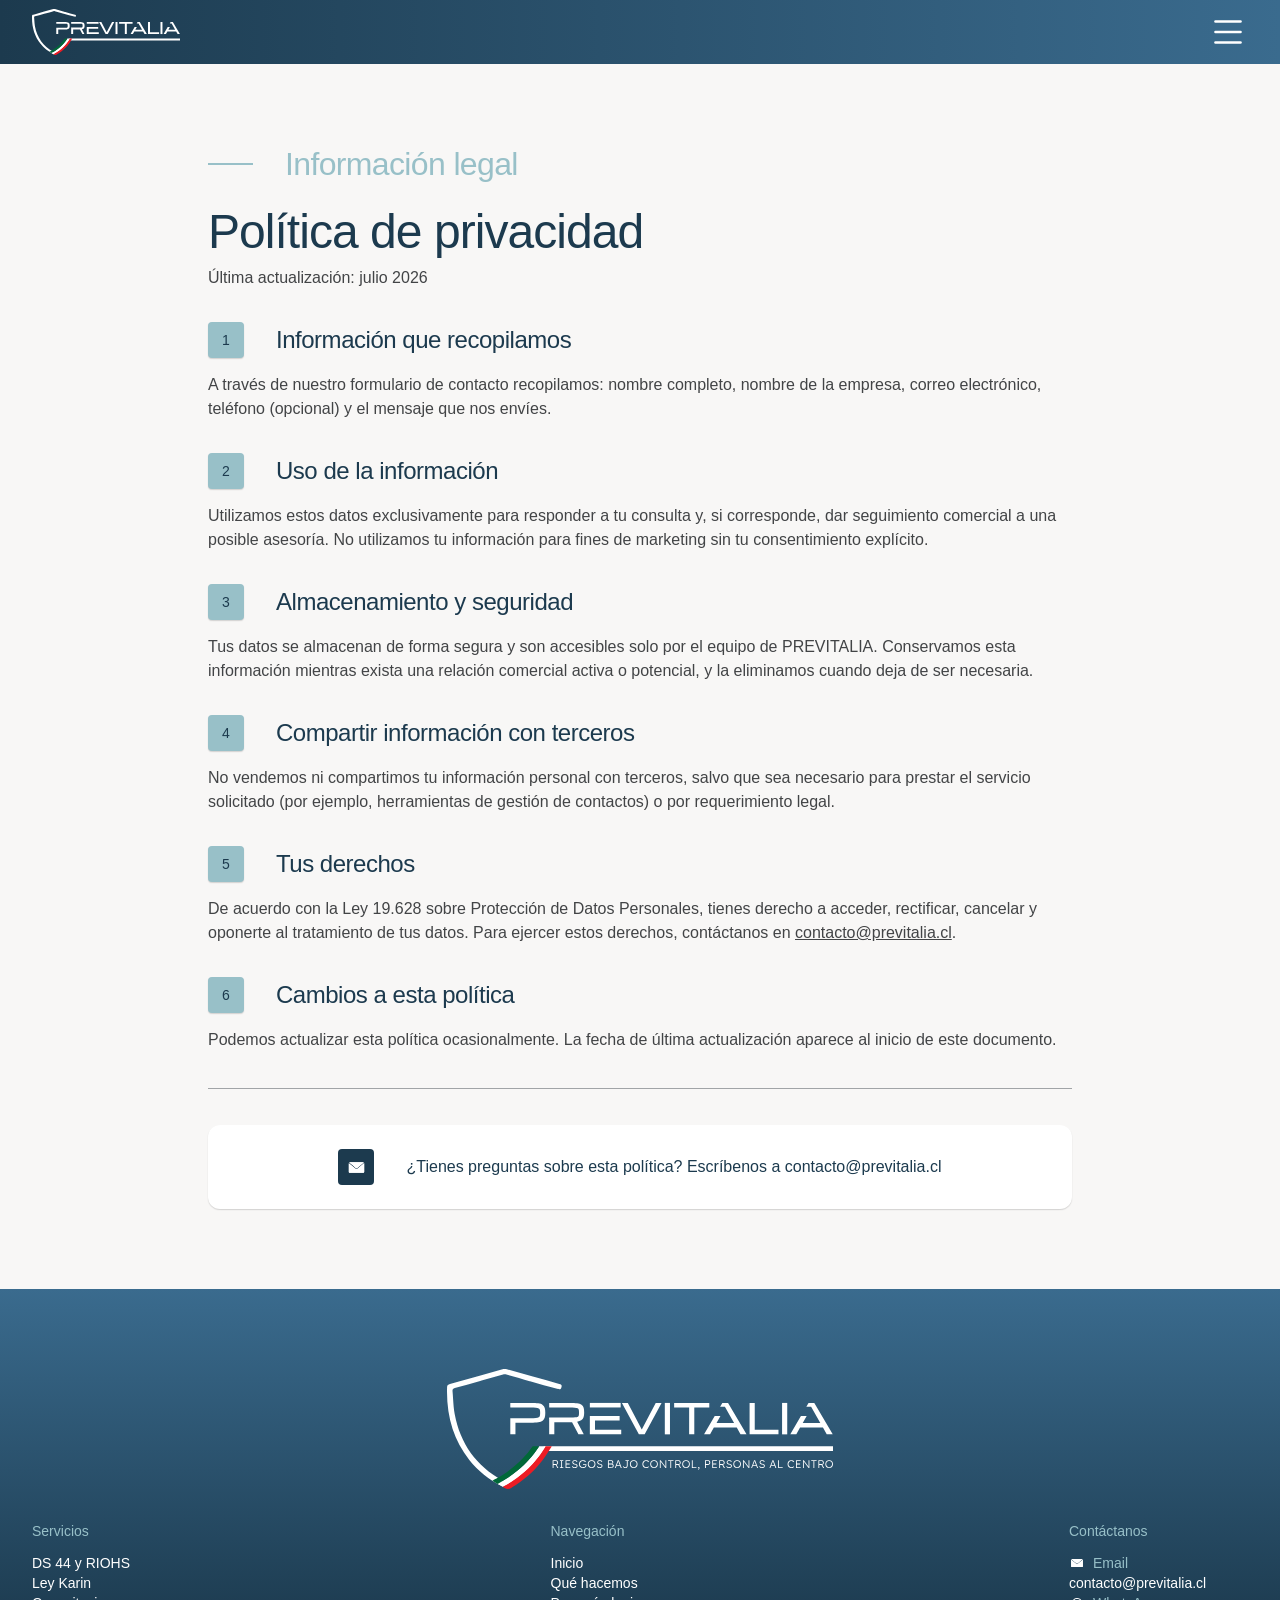
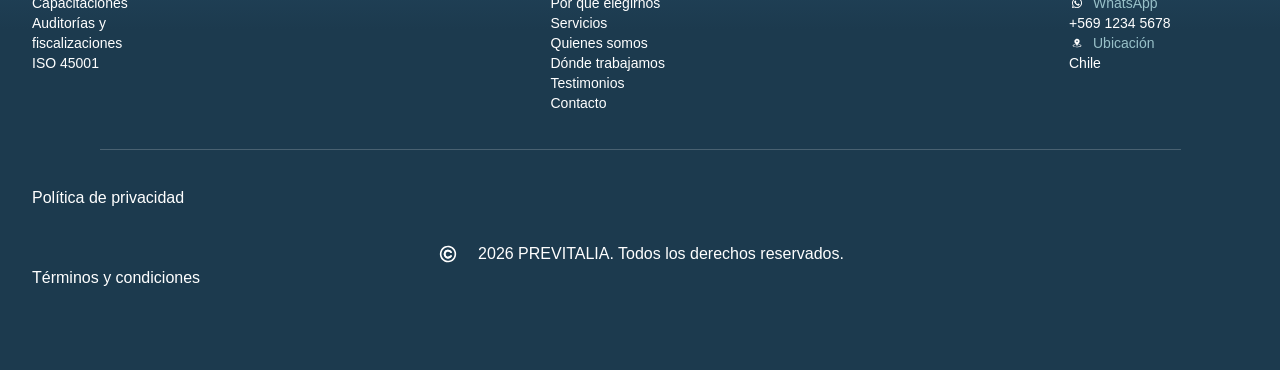
==== commit 6988f4c8: "17 changes" ====
--- a/politica-privacidad.html
+++ b/politica-privacidad.html
@@ -118,78 +118,75 @@
 
  <!-- ============ FOOTER ============ -->
   <footer class="footer">
-    <div class="footer__top">
-      <div class="footer__brand">
-        <img src="img/logo-completo.svg" alt="PREVITALIA" class="footer__logo">
-        <p class="footer__tagline">Más de 30 años acompañando a empresas agrícolas, industriales y de construcción en Chile a implementar una gestión preventiva real.</p>
+  <div class="footer__top">
+    <img src="img/logo-completo.svg" alt="PREVITALIA" class="footer__logo">
+
+    <div class="footer__columns">
+      <div class="footer__col">
+        <p class="footer__col-title">Servicios</p>
+        <ul class="footer__col-list">
+          <li><span>DS 44 y RIOHS</span></li>
+          <li><span>Ley Karin</span></li>
+          <li><span>Capacitaciones</span></li>
+          <li><span>Auditorías y fiscalizaciones</span></li>
+          <li><span>ISO 45001</span></li>
+        </ul>
       </div>
 
-      <div class="footer__columns">
-        <div class="footer__col">
-          <p class="footer__col-title">Navegación</p>
-          <nav class="footer__col-list">
-  <li><a href="#"><span>Inicio</span></a></li>
-  <li><a href="#"><span>Quiénes somos</span></a></li>
-  <li><a href="#"><span>Servicios</span></a></li>
-  <li><a href="#"><span>Sectores</span></a></li>
-  <li><a href="#"><span>Testimonios</span></a></li>
-  <li><a href="#"><span>Contacto</span></a></li>
-          </nav>
-        </div>
+      <div class="footer__col">
+        <p class="footer__col-title">Navegación</p>
+        <ul class="footer__col-list">
+          <li><a href="#inicio">Inicio</a></li>
+          <li><a href="#que-hacemos">Qué hacemos</a></li>
+          <li><a href="#por-que-elegirnos">Por qué elegirnos</a></li>
+          <li><a href="#servicios">Servicios</a></li>
+          <li><a href="#quienes-somos">Quienes somos</a></li>
+          <li><a href="#sectores">Dónde trabajamos</a></li>
+          <li><a href="#testimonios">Testimonios</a></li>
+          <li><a href="#contacto">Contacto</a></li>
+        </ul>
+      </div>
 
-        <div class="footer__col">
-          <p class="footer__col-title">Servicios</p>
-          <nav class="footer__col-list">
-  <li><a href="#"><span>DS 44 y RIOHS</span></a></li>
-  <li><a href="#"><span>Ley Karin</span></a></li>
-  <li><a href="#"><span>Capacitaciones</span></a></li>
-  <li><a href="#"><span>Auditorías y fiscalizaciones</span></a></li>
-  <li><a href="#"><span>ISO 45001</span></a></li>
-          </nav>
-        </div>
-
-        <div class="footer__col footer__col--contact">
-          <div class="footer__contact-inner">
-            <p class="footer__col-title">Contáctanos</p>
-            <div class="footer__contact-list">
-              <div class="footer__contact-item">
-                <img src="img/icon-email.svg" alt="" class="footer__contact-icon">
-                <span class="footer__contact-label">Email</span>
-              </div>
-              <p class="footer__contact-value">contacto@previtalia.cl</p>
-
-              <div class="footer__contact-item">
-                <img src="img/icon-whatsapp.svg" alt="" class="footer__contact-icon">
-                <span class="footer__contact-label">WhatsApp</span>
-              </div>
-              <p class="footer__contact-value">+569 1234 5678</p>
-
-              <div class="footer__contact-item">
-                <img src="img/icon-ubicacion.svg" alt="" class="footer__contact-icon">
-                <span class="footer__contact-label">Ubicación</span>
-              </div>
-              <p class="footer__contact-value">Chile</p>
+      <div class="footer__col footer__col--contact">
+        <p class="footer__col-title footer__contact-title">Contáctanos</p>
+        <div class="footer__contact-list">
+          <div class="footer__contact-item">
+            <div class="footer__contact-item-row">
+              <img src="img/icon-email.svg" alt="" class="footer__contact-icon">
+              <span class="footer__contact-label">Email</span>
             </div>
+            <p class="footer__contact-value">contacto@previtalia.cl</p>
+          </div>
+          <div class="footer__contact-item">
+            <div class="footer__contact-item-row">
+              <img src="img/icon-whatsapp.svg" alt="" class="footer__contact-icon">
+              <span class="footer__contact-label">WhatsApp</span>
+            </div>
+            <p class="footer__contact-value">+569 1234 5678</p>
+          </div>
+          <div class="footer__contact-item">
+            <div class="footer__contact-item-row">
+              <img src="img/icon-ubicacion.svg" alt="" class="footer__contact-icon">
+              <span class="footer__contact-label">Ubicación</span>
+            </div>
+            <p class="footer__contact-value">Chile</p>
           </div>
         </div>
       </div>
     </div>
+  </div>
 
-    <hr class="footer__divider">
+  <hr class="footer__divider">
 
-    <div class="footer__bottom">
-      <!-- Estos 2 links irán a páginas propias que aún no diseñamos -->
-      <a href="politica-privacidad.html" class="footer__legal-link">Política de privacidad</a>
-
-      <div class="footer__copyright">
-        <img src="img/icon-copyright.svg" alt="" class="footer__copyright-icon">
-        <span>2026 PREVITALIA. Todos los derechos reservados.</span>
-      </div>
-
-     <a href="terminos-condiciones.html" class="footer__legal-link">Términos y condiciones</a>
+  <div class="footer__bottom">
+    <a href="politica-privacidad.html" class="footer__legal-link footer__legal-link--privacy">Política de privacidad</a>
+    <div class="footer__copyright">
+      <img src="img/icon-copyright.svg" alt="" class="footer__copyright-icon">
+      <span>2026 PREVITALIA. Todos los derechos reservados.</span>
     </div>
-  </footer>
-
+    <a href="terminos-condiciones.html" class="footer__legal-link footer__legal-link--terms">Términos y condiciones</a>
+  </div>
+</footer>
   </div>
 
   <script src="js/script.js"></script>
--- a/css/styles.css
+++ b/css/styles.css
@@ -55,6 +55,10 @@
   max-width: 100%;
   display: block;
 }
+
+html, body {
+  overflow-x: hidden;
+}
  
 /* ==========================================================================
    CONTENEDOR GENERAL DEL SITIO
@@ -681,6 +685,7 @@
 /* ==========================================================================
    SERVICIOS DESTACADOS
    ========================================================================== */
+   
 .services {
   display: flex;
   flex-direction: column;
@@ -776,113 +781,128 @@
    ========================================================================== */
 .who-we-are {
   position: relative;
+  background: #fff;
+  width: 100vw;
   left: 50%;
   right: 50%;
-  width: 100vw;
   margin-left: -50vw;
   margin-right: -50vw;
-
-  display: flex;
-  align-items: stretch;
+  padding: 6rem 4rem;
+}
+
+.who-we-are__content {
+  position: relative;
+  z-index: 1;
+  display: flex;
+  flex-direction: column;
+  align-items: center;
   gap: 2rem;
-  padding-top: 6rem;
-  padding-bottom: 6rem;
-  padding-left: max(0px, calc((100vw - 90rem) / 2));
-  padding-right: max(3.9375rem, calc((100vw - 90rem) / 2 + 3.9375rem));
-  background-color: var(--blanco);
-}
- 
+  width: 100%;
+  max-width: 82rem;
+  margin: 0 auto;
+}
+
 .who-we-are__photo {
-  width: 32rem;
-  flex-shrink: 0;
-  border: 2px dashed var(--gris);
+  position: absolute;
+  bottom: 2.5rem;
+  right: -0.625rem;
+  width: 30.5625rem;
+  height: 40.75rem;
+  overflow: hidden;
+  z-index: 2;
+}
+
+.who-we-are__photo img {
+  width: 100%;
+  height: 100%;
+  object-fit: contain;
+}
+
+.who-we-are__title {
+  font-family: 'Lexend', sans-serif;
+  font-weight: 500;
+  font-size: 3rem;
+  line-height: 4rem;
+  letter-spacing: -0.06rem;
+  text-align: center;
+  color: var(--azul-azul);
+  width: 100%;
+}
+.who-we-are__title--accent {
+  color: #98c0c8;
+}
+
+.who-we-are__card {
+  position: relative;
+  background: #ece9e7;
   border-radius: 1rem;
-  background-color: var(--sand);
-  order: -1; /* en desktop, siempre primero */
-}
- 
-.who-we-are__photo img {
-  width: 100%;
-  height: 100%;
-  object-fit: cover;
-  border-radius: 1rem;
-}
- 
-.who-we-are__content {
-  display: flex;
-  flex-direction: column;
-  align-items: center;
-  gap: 2rem;
-  max-width: 53.8125rem;
-  margin: 0 auto;
-}
- 
-.who-we-are__title {
-  color: var(--azul-azul);
-  white-space: nowrap;
-}
- 
-.who-we-are__title--accent {
-  color: var(--petroleo);
-}
- 
-.who-we-are__card {
+  padding: 2.5rem 1rem;
+  box-shadow: 0px 1px 3px rgba(0,0,0,0.10), 0px 1px 2px rgba(0,0,0,0.06);
   display: flex;
   flex-direction: column;
   gap: 2.5rem;
   width: 100%;
-  padding: 2.5rem 1rem;
-  background-color: var(--sand);
-  border-radius: 1rem;
-}
- 
+}
+
+.who-we-are__text {
+  font-weight: 300;
+  font-size: 1rem;
+  line-height: 1.5rem;
+  color: #424446;
+  max-width: 58rem;
+}
+
+.who-we-are__text strong {
+  font-weight: 500;
+  color: var(--azul-azul);
+}
+
 .who-we-are__checklist {
+  background: #fff;
+  border-radius: 0.75rem;
+  padding: 1.5rem;
+  box-shadow: -4px 0px 0px 0px var(--azul-azul);
   display: flex;
   flex-direction: column;
   gap: 1.75rem;
-  padding: 1.5rem;
-  background-color: var(--blanco);
-  border-left: 4px solid var(--azul-azul);
-  border-radius: 0.75rem;
-  height: 18.9375rem; /* 303px */
-}
- 
+}
+.who-we-are__checklist-intro {
+  font-weight: 300;
+  font-size: 1rem;
+  line-height: 1.5rem;
+  color: var(--azul-azul);
+}
 .who-we-are__check-item {
   display: flex;
   align-items: center;
   gap: 2.25rem;
 }
- 
 .who-we-are__check-icon {
   width: 2rem;
   height: 2rem;
-  flex-shrink: 0;
-}
- 
+  flex: none;
+}
 .who-we-are__check-item span {
-  font-family: var(--font-body);
   font-weight: 300;
   font-size: 1rem;
   line-height: 1.5rem;
-  color: var(--gris-500);
-}
- 
+  color: #6d6f71;
+}
+
 .who-we-are__quote {
-  display: flex;
-  align-items: center;
-  justify-content: center;
+  background: linear-gradient(to right, #98c0c8, #cce0e4);
+  border-radius: 0.75rem;
   padding: 1.5rem;
-  background: linear-gradient(to right, var(--petroleo), var(--petroleo-200));
-  border-radius: 0.75rem;
-}
- 
+  margin-top: -1.25rem;
+}
 .who-we-are__quote p {
-  font-family: var(--font-body);
   font-weight: 300;
   font-size: 1rem;
   line-height: 1.5rem;
   color: var(--azul-azul);
   text-align: center;
+  max-width: 58rem;
+  margin: 0;
 }
  
 /* ==========================================================================
@@ -1285,6 +1305,7 @@
 /* ==========================================================================
    FOOTER
    ========================================================================== */
+/* ---------- Footer ---------- */
 .footer {
   position: relative;
   left: 50%;
@@ -1292,186 +1313,165 @@
   width: 100vw;
   margin-left: -50vw;
   margin-right: -50vw;
- 
-  display: flex;
-  flex-direction: column;
-  align-items: center;
-  gap: 2.25rem;
- 
-  padding: 4.5rem 4rem;
+
+  display: flex;
+  flex-direction: column;
+  align-items: center;
+  gap: 2.25rem; /* 36px */
+
+  padding: 4.5rem 4rem; /* 72px arriba/abajo, 64px lados */
   background: linear-gradient(to bottom, var(--azul-500), var(--azul-azul) 50%);
 }
- 
+
 .footer__top {
-  display: flex;
-  align-items: center;
-  gap: 7.3125rem;
-  width: 100%;
-  max-width: 67.5625rem;
-}
- 
-.footer__brand {
-  display: flex;
-  flex-direction: column;
-  align-items: center;
-  gap: 0.75rem;
+  max-width: 67.5625rem; /* 1081px */
+  margin: 0 auto;
+  width: 100%;
+  display: flex;
+  align-items: center;
+  justify-content: space-between;
+  gap: 7.3125rem; /* 117px */
+}
+
+.footer__logo {
+  width: 24.125rem; /* 386px */
+  height: auto;
   flex-shrink: 0;
 }
- 
-.footer__logo {
-  width: 24.125rem;
-  height: auto;
-}
- 
-.footer__tagline {
+
+.footer__columns {
+  display: flex;
+  align-items: flex-start;
+  justify-content: space-between;
+  gap: 3.90625rem; /* 62.5px */
+  width: 36.125rem; /* 578px */
+}
+
+.footer__col {
+  display: flex;
+  flex-direction: column;
+  gap: 0.75rem; /* 12px */
+  width: 8.5625rem; /* 137px */
+  font-size: 0.875rem;
+  line-height: 1.25rem;
+}
+
+.footer__col-title {
+  font-family: var(--font-body);
+  font-weight: 500;
+  color: var(--petroleo);
+  margin: 0;
+}
+
+.footer__col-list {
+  list-style: none;
+  margin: 0;
+  padding: 0;
+  display: flex;
+  flex-direction: column;
+  font-family: var(--font-body);
+  font-weight: 300;
+  color: var(--blanco);
+}
+
+.footer__col-list li {
+  line-height: 1.25rem;
+}
+
+.footer__col-list span {
+  color: inherit;
+}
+
+.footer__col-list a,
+.footer__legal-link {
+  color: inherit;
+  text-decoration: none;
+  width: fit-content;
+  transition: color 0.33s ease-in-out;
+}
+
+.footer__col-list a:hover,
+.footer__legal-link:hover {
+  color: var(--petroleo);
+}
+
+.footer__col-list a:active,
+.footer__legal-link:active {
+  color: var(--petroleo-400);
+}
+
+.footer__col-list a:active,
+.footer__legal-link:active {
+  color: var(--petroleo-400);
+  transition-duration: 80ms;
+  transition-timing-function: linear;
+}
+
+.footer__col--contact {
+  width: 11.1875rem; /* 179px */
+  align-items: flex-start;
+  text-align: left;
+}
+
+.footer__contact-list {
+  display: flex;
+  flex-direction: column;
+  width: 100%;
+}
+
+.footer__contact-item {
+  display: flex;
+  flex-direction: column;
+  align-items: flex-start;
+}
+
+.footer__contact-item-row {
+  display: flex;
+  align-items: center;
+  gap: 0.5rem; /* 8px */
+  width: 100%;
+}
+
+.footer__contact-icon {
+  width: 1rem;
+  height: 1rem;
+  flex-shrink: 0;
+}
+
+.footer__contact-label {
+  font-family: var(--font-body);
+  font-weight: 300;
+  font-size: 0.875rem;
+  line-height: 1.25rem;
+  color: var(--petroleo);
+}
+
+.footer__contact-value {
   font-family: var(--font-body);
   font-weight: 300;
   font-size: 0.875rem;
   line-height: 1.25rem;
   color: var(--blanco);
-  text-align: center;
-  max-width: 24.125rem;
-}
- 
-.footer__columns {
-  display: flex;
-  align-items: flex-start;
-  justify-content: space-between;
-  flex: 1;
-  min-width: 0;
-}
- 
-.footer__col {
-  display: flex;
-  flex-direction: column;
-  gap: 0.75rem;
-  width: 8.5625rem;
-}
- 
-.footer__col--contact {
-  width: 11.1875rem;
-  align-items: center;
-}
- 
-.footer__col-title {
-  font-family: var(--font-body);
-  font-weight: 500;
-  font-size: 0.875rem;
-  line-height: 1.25rem;
-  color: var(--petroleo);
-}
- 
-.footer__col--contact .footer__col-title {
-  text-align: left;
-}
-
-.footer__contact-inner {
-  display: flex;
-  flex-direction: column;
-  gap: 0.75rem;
-}
-
- 
-.footer__col-list {
-  display: flex;
-  flex-direction: column;
-  list-style: none;
   margin: 0;
-  padding: 0;
-}
- 
-.footer__col-list a {
-  font-family: var(--font-body);
-  font-weight: 300;
-  font-size: 0.875rem;
-  line-height: 1.25rem;
-  color: var(--blanco);
-  transition: color 0.33s ease-in-out;
-}
-
-.footer__col-list a:hover {
-  color: var(--petroleo);
-}
-
-.footer__col-list a:active {
-  color: var(--petroleo-400);
-  transition-duration: 80ms;
-  transition-timing-function: linear;
-}
-
-.footer__col-list a,
-.footer__legal-link {
-  width: fit-content;
-}
-
-.footer__col-list a span,
-.footer__legal-link {
-  background-image: linear-gradient(currentColor, currentColor);
-  background-repeat: no-repeat;
-  background-position: 0 100%;
-  background-size: 0% 1px;
-  transition: color 0.33s ease-in-out, background-size 0.33s ease-in-out;
-}
-
-.footer__col-list a:hover span,
-.footer__legal-link:hover {
-  background-size: 100% 1px;
-}
-
-.footer__col-list a:active span,
-.footer__legal-link:active {
-  transition-duration: 80ms;
-  transition-timing-function: linear;
-}
- 
-.footer__contact-list {
-  display: flex;
-  flex-direction: column;
-  width: 100%;
-}
- 
-.footer__contact-item {
-  display: flex;
-  align-items: center;
-  gap: 0.5rem;
-}
- 
-.footer__contact-icon {
-  width: 1rem;
-  height: 1rem;
-}
- 
-.footer__contact-label {
-  font-family: var(--font-body);
-  font-weight: 300;
-  font-size: 0.875rem;
-  line-height: 1.25rem;
-  color: var(--petroleo);
-}
- 
-.footer__contact-value {
-  font-family: var(--font-body);
-  font-weight: 300;
-  font-size: 0.875rem;
-  line-height: 1.25rem;
-  color: var(--blanco);
-  margin-bottom: 0.5rem;
-}
- 
+  width: 100%;
+}
+
 .footer__divider {
+  width: 100%;
+  max-width: 67.5625rem;
+  margin: 0;
   border: none;
   border-top: 1px solid rgba(255, 255, 255, 0.2);
+}
+
+.footer__bottom {
   width: 100%;
   max-width: 67.5625rem;
-  margin: 0;
-}
- 
-.footer__bottom {
-  display: flex;
+  margin: 0 auto;
+  display: flex;
+  flex-wrap: wrap;
   align-items: center;
   justify-content: space-between;
-  width: 100%;
-  max-width: 67.5625rem;
 }
 
 .footer__legal-link {
@@ -1480,34 +1480,23 @@
   font-size: 1rem;
   line-height: 1.5rem;
   color: var(--blanco);
-  transition: color 0.33s ease-in-out, background-size 0.33s ease-in-out;
-}
-
-.footer__legal-link:hover {
-  color: var(--petroleo);
-}
-
-.footer__legal-link:hover {
-  color: var(--petroleo);
-}
-
-.footer__legal-link:active {
-  color: var(--petroleo-400);
-  transition-duration: 80ms;
-  transition-timing-function: linear;
-}
- 
+}
+
+.footer__legal-link--privacy { order: 1; }
+.footer__legal-link--terms { order: 3; }
+
 .footer__copyright {
-  display: flex;
-  align-items: center;
-  gap: 1.125rem;
-}
- 
+  order: 2;
+  display: flex;
+  align-items: center;
+  gap: 1.125rem; /* 18px */
+}
+
 .footer__copyright-icon {
   width: 1.5rem;
   height: 1.5rem;
 }
- 
+
 .footer__copyright span {
   font-family: var(--font-body);
   font-weight: 300;
@@ -1561,6 +1550,10 @@
   gap: 1.25rem; /* 20px */
 }
 
+.header--legal.header--scrolled {
+  background: rgba(248, 247, 246, 0.9); /* sand-100 al 90% */
+}
+
 .header__nav-links {
   display: flex;
   align-items: center;
@@ -1763,6 +1756,234 @@
   line-height: 1.5rem;
   color: var(--azul-azul);
   text-align: center;
+}
+
+/* Chat Widget */
+.chat-widget__toggle {
+  position: fixed;
+  bottom: 1.25rem;
+  right: 1.25rem;
+  width: 3.5rem;
+  height: 3.5rem;
+  border-radius: 50%;
+  background: var(--azul-azul);
+  border: none;
+  cursor: pointer;
+  display: flex;
+  align-items: center;
+  justify-content: center;
+  box-shadow: 0 6px 20px rgba(0,0,0,0.28);
+  z-index: 999;
+  transition: transform 0.33s ease-in-out, box-shadow 0.33s ease-in-out;
+}
+.chat-widget__toggle:hover {
+  transform: scale(1.2);
+}
+.chat-widget__toggle:active {
+  transform: scale(0.94);
+  transition: transform 0.08s linear;
+}
+
+.chat-widget__icon-open,
+.chat-widget__icon-close {
+  width: 2rem;
+  height: 2rem;
+  color: #fff;
+  position: absolute;
+  transition: opacity 0.33s ease-in-out, transform 0.33s ease-in-out;
+}
+.chat-widget__icon-close { opacity: 0; transform: rotate(-90deg); }
+.chat-widget__toggle.is-open .chat-widget__icon-open { opacity: 0; transform: rotate(90deg); }
+.chat-widget__toggle.is-open .chat-widget__icon-close { opacity: 1; transform: rotate(0deg); }
+
+.chat-widget__panel {
+  position: fixed;
+  bottom: 5.75rem;
+  right: 1.25rem;
+  width: 23.75rem;
+  height: 35rem;
+  max-height: calc(100vh - 7rem);
+  background: #fff;
+  border-radius: 1rem;
+  box-shadow: 0 8px 30px rgba(0,0,0,0.2);
+  display: flex;
+  flex-direction: column;
+  overflow: hidden;
+  z-index: 998;
+  opacity: 0;
+  transform: translateY(1rem);
+  pointer-events: none;
+  transition: opacity 0.33s ease-in-out, transform 0.33s ease-in-out;
+}
+.chat-widget__panel.is-open {
+  opacity: 1;
+  transform: translateY(0);
+  pointer-events: auto;
+}
+
+.chat-widget__header {
+  height: 4.5rem;
+  flex: none;
+  background: var(--azul-azul);
+  color: #fff;
+  display: flex;
+  align-items: center;
+  gap: 0.75rem;
+  padding: 0 1rem;
+}
+.chat-widget__avatar {
+  width: 2.5rem;
+  height: 2.5rem;
+  border-radius: 50%;
+  background: rgba(255,255,255,0.15);
+  display: flex;
+  align-items: center;
+  justify-content: center;
+  flex: none;
+}
+.chat-widget__header-text { display: flex; flex-direction: column; flex: 1; min-width: 0; }
+.chat-widget__title { font-size: 0.9375rem; font-weight: 600; line-height: 1.25rem; }
+.chat-widget__subtitle { font-size: 0.75rem; line-height: 1rem; opacity: 0.85; }
+.chat-widget__close {
+  width: 2rem;
+  height: 2rem;
+  background: transparent;
+  border: none;
+  color: #fff;
+  cursor: pointer;
+  display: flex;
+  align-items: center;
+  justify-content: center;
+  flex: none;
+  transition: opacity 0.33s ease-in-out;
+}
+.chat-widget__close:hover { opacity: 0.7; }
+
+.chat-widget__messages {
+  flex: 1;
+  overflow-y: auto;
+  padding: 1.25rem;
+  display: flex;
+  flex-direction: column;
+  gap: 0.75rem;
+  background: var(--roca-100);
+}
+.chat-widget__message {
+  max-width: 80%;
+  padding: 0.625rem 0.875rem;
+  border-radius: 1rem;
+  font-size: 0.875rem;
+  line-height: 1.25rem;
+}
+
+.chat-widget__messages .chat-widget__message,
+.chat-widget__messages .chat-widget__message p {
+  font-weight: 300 !important;
+}
+
+.chat-widget__message p { margin: 0; }
+.chat-widget__message--bot {
+  align-self: flex-start;
+  background: #fff;
+  color: var(--azul-azul);
+  border-bottom-left-radius: 0.25rem;
+}
+.chat-widget__message--user {
+  align-self: flex-end;
+  background: var(--azul-azul);
+  color: #fff;
+  border-bottom-right-radius: 0.25rem;
+}
+.chat-widget__message--typing { display: flex; gap: 0.25rem; align-items: center; }
+.chat-widget__message--typing span {
+  width: 0.375rem;
+  height: 0.375rem;
+  border-radius: 50%;
+  background: var(--azul-azul);
+  opacity: 0.4;
+  animation: chatTypingBlink 1s infinite ease-in-out;
+}
+.chat-widget__message--typing span:nth-child(2) { animation-delay: 0.15s; }
+.chat-widget__message--typing span:nth-child(3) { animation-delay: 0.3s; }
+@keyframes chatTypingBlink {
+  0%, 80%, 100% { opacity: 0.3; }
+  40% { opacity: 1; }
+}
+
+.chat-widget__input-row {
+  flex: none;
+  height: 4rem;
+  border-top: 1px solid var(--roca-200);
+  display: flex;
+  align-items: center;
+  gap: 0.75rem;
+  padding: 0.75rem 1rem;
+  background: #fff;
+}
+.chat-widget__input {
+  flex: 1;
+  min-width: 0;
+  border: 1px solid var(--roca-200);
+  border-radius: 1.5rem;
+  padding: 0.5rem 1rem;
+  font-size: 0.875rem;
+  outline: none;
+  transition: border-color 0.33s ease-in-out;
+}
+.chat-widget__input:focus { border-color: var(--azul-azul); }
+.chat-widget__send {
+  width: 2.5rem;
+  height: 2.5rem;
+  border-radius: 50%;
+  border: none;
+  background: var(--azul-azul);
+  color: #fff;
+  display: flex;
+  align-items: center;
+  justify-content: center;
+  cursor: pointer;
+  flex: none;
+  transition: transform 0.08s linear, opacity 0.33s ease-in-out;
+}
+.chat-widget__send:hover { opacity: 0.85; }
+.chat-widget__send:active { transform: scale(0.92); }
+.chat-widget__send:disabled { opacity: 0.5; cursor: not-allowed; }
+
+.chat-widget__icon-close {
+  width: 2rem;
+  height: 2rem;
+  color: #fff;
+}
+
+.chat-widget__icon-open {
+  width: 2rem;
+  height: 2rem;
+}
+.chat-widget__avatar-icon {
+  width: 1.25rem;
+  height: 1.25rem;
+}
+
+@media (max-width: 640px) {
+ .chat-widget__panel {
+    width: calc(100% - 2rem);
+    height: calc(100dvh - 8rem);
+    max-height: calc(100dvh - 8rem);
+    right: 1rem;
+    bottom: 5.5rem;
+  }
+}
+
+.who-we-are__text--mobile {
+  display: none;
+}
+
+.who-we-are__mobile-photo {
+  display: none;
+}
+
+.who-we-are__quote--mobile {
+  display: none;
 }
 
 /* ==========================================================================
@@ -1993,38 +2214,41 @@
   }
 
   .what-we-do__graphic {
-    width: 100%;
-    height: 32.0625rem; /* 513px */
-    margin-top: 4rem;   /* 64px, espacio después del checklist */
-  }
-
-  .shape--navy {
-    left: 2.875rem;    /* 46px */
-    top: 3.1875rem;    /* 51px */
-    width: 20.625rem;  /* 330px */
-    height: 27.625rem; /* 442px */
-  }
-
-  .shape--photo {
-    left: 0;
-    top: 11.375rem;    /* 182px */
-    width: 20.6875rem; /* 331px */
-    height: 12.75rem;  /* 204px */
-  }
-
-  .shape--teal-top {
-    left: 12rem;      /* 192px */
-    top: 0;
-    width: 12.75rem;  /* 204px */
-    height: 7.9375rem; /* 127px */
-  }
-
-  .shape--teal-bottom {
-    left: 7.1875rem;  /* 115px */
-    top: 27.4375rem;  /* 439px */
-    width: 12.5rem;   /* 200px */
-    height: 4.625rem; /* 74px */
-  }
+  position: relative;
+  width: 100%;
+  max-width: 24.875rem; /* 398px, tamaño máximo = el diseño original */
+  aspect-ratio: 398 / 513;
+  height: auto;
+  margin: 4rem auto 0;
+}
+
+.shape--navy {
+  left: 11.558%;
+  top: 9.942%;
+  width: 82.915%;
+  height: 86.159%;
+}
+
+.shape--photo {
+  left: 0%;
+  top: 35.478%;
+  width: 83.166%;
+  height: 39.766%;
+}
+
+.shape--teal-top {
+  left: 48.241%;
+  top: 0%;
+  width: 51.256%;
+  height: 24.756%;
+}
+
+.shape--teal-bottom {
+  left: 28.894%;
+  top: 85.575%;
+  width: 50.251%;
+  height: 14.425%;
+}
 
   /* ---------- Por qué elegir PREVITALIA ---------- */
   .why-us {
@@ -2059,13 +2283,13 @@
   }
 
   .why-us__card {
-   flex: none;
-  width: 100%; 
-  height: 16.5rem; /* 264px, tarjetas 1 y 3 */
-  }
+  flex: none;
+  width: 100%;
+  min-height: 16.5rem; /* antes: height */
+}
 
   .why-us__card--lenguaje {
-  height: 19rem;
+  min-height: 19rem; /* antes: height */
 }
 
 .why-us__card h3 {
@@ -2082,6 +2306,37 @@
 }
 
 /* ---------- Servicios destacados ---------- */
+
+/* carrusel horizontal deslizable */
+.services__grid--mobile-scroll {
+  display: flex;
+  flex-wrap: nowrap;
+  align-items: stretch;
+  overflow-x: auto;
+  scroll-snap-type: x mandatory;
+  scroll-padding-left: 2rem;
+  gap: 1.25rem;
+  width: 100vw;
+  margin-left: -2rem;
+  margin-right: -2rem;
+  padding-left: 2rem;
+  padding-right: 2rem;
+  -webkit-overflow-scrolling: touch;
+  scrollbar-width: none;
+  -ms-overflow-style: none;
+}
+
+.services__grid--mobile-scroll::-webkit-scrollbar {
+  display: none;
+}
+
+.services__card {
+  flex: none;
+  width: 16.25rem; /* 260px */
+  min-height: 19.1875rem;
+  scroll-snap-align: start;
+}
+
   .services {
     padding: 5rem 1rem; /* 80px 16px */
     gap: 0;
@@ -2106,38 +2361,6 @@
     color: var(--gris-500);
   }
 
-  /* carrusel horizontal deslizable */
-  .services__grid--mobile-scroll {
-  display: flex;
-  flex-wrap: nowrap;
-  overflow-x: auto;
-  scroll-snap-type: x mandatory;
-  scroll-padding-left: 1rem; 
-  gap: 1.25rem;
-  width: 100vw;
-  margin-left: -1rem;
-  margin-right: -1rem;
-  padding-left: 1rem;
-  padding-right: 1rem;
-  -webkit-overflow-scrolling: touch;
-  scrollbar-width: none;
-  -ms-overflow-style: none;
-}
-
-  .services__grid--mobile-scroll::-webkit-scrollbar {
-  display: none; /* Chrome, Safari */
-}
-
-  .services__card {
-    flex: none;
-    width: 16.25rem; /* 260px */
-    scroll-snap-align: start;
-  }
-
-  .services__card--capacitaciones {
-    height: auto;
-  }
-
   .services__card h3 {
     font-size: 1.25rem;   /* 20px */
     line-height: 1.75rem; /* 28px */
@@ -2183,54 +2406,123 @@
 }
 
 /* ---------- Quién está detrás de PREVITALIA ---------- */
+  @media (max-width: 640px) {
   .who-we-are {
-  flex-direction: column-reverse;
-  gap: 2rem;
-  padding: 5rem 1rem;
-}
-
-  .who-we-are__photo {
+    padding: 5rem 1rem;
+  }
+  .who-we-are__content {
+    max-width: 100%;
+  }
+  .who-we-are__title {
+    font-size: 2rem;
+    line-height: 2.5rem;
+    letter-spacing: -0.04rem;
+  }
+
+  /* Ocultar el tratamiento de desktop */
+  .who-we-are__photo,
+  .who-we-are__card > .who-we-are__quote {
+    display: none;
+  }
+
+  /* Mostrar el tratamiento de mobile */
+  .who-we-are__mobile-photo {
+    display: flex;
+    flex-direction: column;
+    align-items: center;
+    gap: 1rem;
     width: 100%;
-    height: 15rem; /* 240px, un alto razonable en mobile — dime si tu Figma tiene otro valor */
-  }
-
-  .who-we-are__content {
-    width: 100%;
-    gap: 2rem; /* 32px */
-  }
-
-  .who-we-are__title {
-    font-size: 2rem;          /* 32px */
-    line-height: 2.5rem;      /* 40px */
-    letter-spacing: -0.04rem; /* -0.64px */
-    white-space: normal; 
+  }
+  .who-we-are__mobile-photo-circle {
+    position: relative;
+    width: 19.375rem;
+    height: 19.5625rem;
+    margin: 0 auto;
+  }
+  .who-we-are__mobile-photo-bg {
+    position: absolute;
+    top: 50%;
+    left: 50%;
+    transform: translate(-50%, -50%);
+    width: 19.375rem;
+    height: 19.375rem;
+    border-radius: 50%;
+    background: var(--sand-100);
+  }
+  .who-we-are__mobile-photo-crop {
+    position: absolute;
+    top: 50%;
+    left: 50%;
+    transform: translate(-50%, -50%);
+    width: 17.875rem;
+    height: 19.5625rem;
+    border-radius: 50%;
+    overflow: hidden;
+  }
+  .who-we-are__mobile-photo-crop img {
+  width: 100%;
+  height: 100%;
+  object-fit: contain;
+  object-position: center;
+}
+
+.who-we-are__bio {
+  text-align: center;
+}
+
+  .who-we-are__bio-name {
+    font-weight: 500;
+    font-size: 1rem;
+    line-height: 1.5rem;
+    color: var(--azul-azul);
+  }
+  .who-we-are__bio-role {
+    font-weight: 500;
+    font-size: 0.875rem;
+    line-height: 1.25rem;
+    color: #3a6b8e;
+    white-space: nowrap;
+  }
+  .who-we-are__bio-credentials {
+    font-weight: 300;
+    font-size: 0.75rem;
+    line-height: 1rem;
+    color: #424446;
   }
 
   .who-we-are__card {
-  padding: 2.5rem 1rem; /* 40px 16px */
-  gap: 2rem; /* 32px */
-  height: 48.625rem; /* 778px */
-}
-
+    gap: 2rem;
+  }
   .who-we-are__text {
-    font-size: 0.875rem; /* 14px */
-    line-height: 1.25rem; /* 20px */
-  }
-
-  .who-we-are__checklist-intro {
-    font-size: 0.875rem; /* 14px */
-    line-height: 1.25rem; /* 20px */
-  }
-
+    font-size: 0.875rem;
+    line-height: 1.25rem;
+  }
+  .who-we-are__checklist-intro,
   .who-we-are__check-item span {
-    font-size: 0.875rem; /* 14px */
-    line-height: 1.25rem; /* 20px */
-  }
-
-  .who-we-are__quote p {
-    font-size: 0.875rem; /* 14px */
-    line-height: 1.25rem; /* 20px */
-  }
+    font-size: 0.875rem;
+    line-height: 1.25rem;
+  }
+
+  .who-we-are__quote--mobile {
+    display: block;
+    margin-top: 0;
+    padding: 1.5rem;
+  }
+  .who-we-are__quote--mobile p {
+    text-align: center;
+    max-width: 100%;
+    font-size: 0.875rem;
+    line-height: 1.25rem;
+  }
+
+  .who-we-are__text--desktop {
+  display: none;
+}
+.who-we-are__text--mobile {
+  display: block;
+}
+
+}
 
   /* ---------- Sectores donde trabajamos ---------- */
   .sectors {
@@ -2348,125 +2640,125 @@
     height: auto;
   }
 
-  .contact__form-title {
-    font-size: 2rem;          /* 32px */
-    line-height: 2.5rem;      /* 40px */
-    letter-spacing: -0.04rem; /* -0.64px */
-  }
+ .contact__form-title {
+  font-size: 1.5rem;        /* 24px, antes 2rem */
+  line-height: 2rem;        /* 32px, antes 2.5rem */
+  letter-spacing: -0.03rem; /* ajustado proporcionalmente */
+}
 
   .contact__form-row {
     flex-direction: column; /* los 4 inputs se apilan */
   }
+
+  .contact__form-col {
+  width: 100%;
+  flex: none;
+}
   
-  /* ---------- Footer ---------- */
+ /* ---------- Footer ---------- */
   .footer {
-    padding: 5rem 1rem; /* 80px 16px */
-    gap: 0.75rem;        /* 12px, entre el bloque superior y el bloque inferior */
+    padding: 5rem 1rem; /* 80px arriba/abajo, 16px lados */
+    gap: 0.75rem; /* 12px entre el bloque superior y el bloque inferior */
   }
 
   .footer__top {
+    max-width: none;
     flex-direction: column;
     align-items: center;
-    gap: 2rem; /* 32px, entre el logo y las columnas */
+    gap: 2rem; /* 32px entre logo y columnas */
   }
 
   .footer__logo {
-    width: 22.5rem; 
-  }
-
-  .footer__tagline {
-    display: none; /* en el Figma mobile no existe, solo aparece el logo */
+    width: 22.5rem;
+    margin: 0 auto;
   }
 
   .footer__divider {
-    display: none; 
+    display: none; /* se reemplaza por un borde en .footer__col--contact */
   }
 
   .footer__columns {
     flex-wrap: wrap;
     justify-content: center;
-    column-gap: 2.25rem; /* 36px, entre Navegación y Servicios */
-    row-gap: 2rem;        /* 32px, antes de bajar a la fila de Contáctanos */
+    column-gap: 2.25rem; /* 36px */
+    row-gap: 2rem; /* 32px */
     width: 100%;
   }
 
   .footer__col {
-    gap: 0.5rem;      /* 8px, entre el título y la lista */
-    text-align: center; 
-  }
-
-  .footer__col-list {
+    gap: 0.5rem; /* 8px */
+    text-align: center;
     align-items: center;
   }
 
+  .footer__contact-title {
+    display: none;
+  }
+
   .footer__col--contact {
-    flex-basis: 100%; 
+    flex-basis: 100%;
     width: 100%;
     border-top: 1px solid rgba(255, 255, 255, 0.2); /* reemplaza el <hr> real */
-    padding-top: 2rem; 
-  }
-
-  .footer__col--contact .footer__col-title {
-    display: none; /* en mobile no aparece el título "Contáctanos" */
+    padding-top: 2rem;
   }
 
   .footer__contact-list {
-    display: grid;
-    grid-template-columns: repeat(3, 1fr);
-    grid-auto-flow: column;
-    grid-template-rows: repeat(2, auto);
-    column-gap: 1.875rem; /* 30px */
-    row-gap: 0;
-  }
-
-  .footer__contact-list > :nth-child(1) { order: 3; } /* item Email */
-  .footer__contact-list > :nth-child(2) { order: 4; } /* valor Email */
-  .footer__contact-list > :nth-child(3) { order: 1; } /* item WhatsApp */
-  .footer__contact-list > :nth-child(4) { order: 2; } /* valor WhatsApp */
+    flex-direction: row;
+    justify-content: space-between;
+  }
 
   .footer__contact-item {
-    justify-content: center;
-  }
+    align-items: center;
+  }
+
+  .footer__contact-item:nth-child(1) { order: 2; } /* Email */
+  .footer__contact-item:nth-child(2) { order: 1; } /* WhatsApp */
+  .footer__contact-item:nth-child(3) { order: 3; } /* Ubicación */
 
   .footer__contact-value {
     text-align: center;
-    margin-bottom: 0;
   }
 
   .footer__bottom {
     flex-wrap: wrap;
-    row-gap: 2rem; /* 32px, entre los links legales y el copyright */
-  }
+    row-gap: 2rem; /* 32px */
+  }
+
+  .footer__legal-link--privacy { order: 2; }
+  .footer__legal-link--terms { order: 1; }
 
   .footer__legal-link {
-    font-size: 0.875rem;  /* 14px, antes 1rem */
-    line-height: 1.25rem; /* 20px, antes 1.5rem */
-  }
-
-  .footer__legal-link:first-of-type {
-    order: 2; 
-  }
-
-  .footer__legal-link:last-of-type {
-    order: 1; 
+    font-size: 0.875rem; /* 14px */
+    line-height: 1.25rem; /* 20px */
   }
 
   .footer__copyright {
     order: 3;
-    flex-basis: 100%;
+    flex: 0 0 100%;
     justify-content: center;
     gap: 0.5rem; /* 8px */
+    margin-top: 2rem;
   }
 
   .footer__copyright-icon {
-    width: 1rem;  /* 16px */
+    width: 1rem;
     height: 1rem;
   }
 
   .footer__copyright span {
-    font-size: 0.875rem;  /* 14px */
-    line-height: 1.25rem; /* 20px */
-  }
+    font-size: 0.875rem;
+    line-height: 1.25rem;
+  }
+
+  .footer__contact-item {
+  align-items: center;
+}
+
+.footer__contact-value {
+  width: auto;
+  text-align: center;
+}
+
 
   /* ---------- Header páginas legales (mobile) ---------- */
   .header--legal {
@@ -2494,6 +2786,41 @@
   .legal__eyebrow-line {
     width: 1.5625rem; /* 25px */
   }
+
+  .legal {
+  padding-top: 6rem; /* 96px = 64px del header + 32px de separación */
+}
+
+.legal {
+  padding-left: 1rem;  /* 16px, no 1.5rem que estabas heredando de desktop */
+  padding-right: 1rem;
+}
+
+.legal__title {
+  font-size: 2rem;          /* 32px */
+  line-height: 2.5rem;      /* 40px */
+  letter-spacing: -0.04rem; /* -0.64px */
+}
+
+.legal__item-head {
+  gap: 1rem; /* 16px, antes 2rem */
+}
+
+.legal__item-number {
+  width: 1.75rem;  /* 28px, antes 2.25rem */
+  height: 1.75rem; /* 28px */
+}
+
+.legal__item-title {
+  font-size: 1rem;     /* 16px */
+  line-height: 1.5rem; /* 24px */
+  letter-spacing: normal;
+}
+
+.legal__note-text {
+  font-size: 0.875rem; /* 14px */
+  line-height: 1.25rem; /* 20px */
+}
 
 }
 
@@ -2539,21 +2866,24 @@
 
   /* ---------- Barra de stats ---------- */
   .stats {
-    flex-wrap: nowrap;
-    gap: 1rem; /* 16px */
-    max-width: 44rem; /* 704px */
-    margin-left: 2rem;  /* alinea con el margen del Hero, en vez de centrar */
-    margin-right: auto;
-    margin-top: -7.1875rem; 
-    padding: 0;
-  }
-
-  .stats__card {
-    width: 10.25rem;   /* 164px */
-    height: 14.375rem; /* 230px */
-    padding: 0.875rem 2rem;
-    flex-shrink: 0;
-  }
+  flex-wrap: nowrap;
+  gap: 1rem;
+  width: calc(100% - 2rem); /* respeta el margen izquierdo, se ajusta al ancho real */
+  max-width: 44rem;
+  margin-left: 2rem;
+  margin-right: auto;
+  margin-top: -7.1875rem;
+  padding: 0;
+  box-sizing: border-box;
+}
+
+.stats__card {
+  width: auto;
+  flex: 1 1 0;
+  min-width: 0;
+  height: 14.375rem;
+  padding: 0.875rem 1rem; /* un poco menos de padding horizontal para que el texto siga cabiendo */
+}
 
   /* ---------- ¿Qué hacemos? ---------- */
   .what-we-do {
@@ -2578,6 +2908,8 @@
      .shape--teal-bottom y .checklist__item no cambian: mismas medidas que desktop */
 
      /* ---------- Por qué elegir PREVITALIA ---------- */
+
+     
   .why-us {
     padding-top: 5rem;    /* 80px */
     padding-bottom: 5rem; /* 80px */
@@ -2606,27 +2938,6 @@
   .services {
     padding: 5rem 2rem; /* 80px / 32px */
     gap: 2rem; /* 32px */
-  }
-
-  .services__grid--mobile-scroll {
-  display: flex;
-  flex-wrap: nowrap;
-  overflow-x: auto;
-  scroll-snap-type: x mandatory;
-  gap: 1rem;
-  width: 100vw;
-  margin-left: -2rem;
-  margin-right: -2rem;
-  padding-left: 2rem;
-  padding-right: 2rem;
-  -webkit-overflow-scrolling: touch;
-  scrollbar-width: none;
-  align-self: flex-start; 
-   scroll-padding-left: 2rem; 
-}
-
-  .services__grid--mobile-scroll::-webkit-scrollbar {
-    display: none;
   }
 
   .services__card {
@@ -2656,37 +2967,79 @@
   }
 
   /* ---------- Quién está detrás de PREVITALIA ---------- */
-.who-we-are {
-  flex-direction: column-reverse; 
-  align-items: center;
-  gap: 5rem;            /* 80px */
-  padding-top: 5rem;    /* 80px */
-  padding-bottom: 5rem; /* 80px */
-  padding-left: 2rem;   /* 32px */
-  padding-right: 2rem;  /* 32px */
-}
-
-.who-we-are__photo {
-  width: 32.6875rem;  /* 523px */
-  height: 42.3125rem; /* 677px */
-}
-
-.who-we-are__content {
-  max-width: none;
-  width: 100%;
-}
-
-.who-we-are__title {
-  white-space: normal; 
-}
-
-.who-we-are__checklist {
-  height: auto; /* la altura fija de 303px (pensada para desktop) puede recortar texto en tablet */
-}
-
-.who-we-are__quote {
-  margin-top: -1.25rem; /* reduce el gap de 40px a 20px solo para esta card */
-}
+@media (min-width: 641px) and (max-width: 1024px) {
+  .who-we-are__photo {
+    display: none;
+  }
+
+  .who-we-are__mobile-photo {
+    display: flex;
+    flex-direction: column;
+    align-items: center;
+    gap: 1rem;
+    width: 100%;
+  }
+  .who-we-are__mobile-photo-circle {
+  width: 25.625rem;
+  height: 25.875rem; /* antes 25.625rem */
+}
+
+.who-we-are__mobile-photo-bg {
+  width: 25.625rem;
+  height: 25.625rem; /* sin cambio, ya estaba correcto */
+}
+
+.who-we-are__mobile-photo-crop {
+  width: 23.641rem;  /* antes 21.875rem */
+  height: 25.875rem; /* antes 23.9375rem */
+}
+
+.who-we-are__mobile-photo-crop img {
+  width: 100%;
+  height: 100%;
+  object-fit: contain;      /* antes cover */
+  object-position: center;  /* antes center top */
+}
+
+  .who-we-are__bio {
+    text-align: center;
+  }
+  .who-we-are__bio-name {
+    font-weight: 500;
+    font-size: 1.5rem;
+    line-height: 2rem;
+    letter-spacing: -0.03rem;
+    color: var(--azul-azul);
+  }
+  .who-we-are__bio-role {
+    font-weight: 500;
+    font-size: 1.25rem;
+    line-height: 1.75rem;
+    color: #3a6b8e;
+    white-space: nowrap;
+  }
+  .who-we-are__bio-credentials {
+    font-weight: 300;
+    font-size: 1rem;
+    line-height: 1.5rem;
+    color: #424446;
+  }
+
+  .who-we-are__quote p {
+    text-align: center;
+    max-width: 100%;
+  }
+
+  .who-we-are__text--desktop {
+    display: none;
+  }
+  .who-we-are__text--mobile {
+    display: block;
+  }
+
+  
+}
+
 
 /* ---------- Sectores donde trabajamos ---------- */
 .sectors {
@@ -2698,10 +3051,15 @@
 }
 
 .sectors__grid {
-  flex-wrap: wrap;
-  justify-content: center;
-  row-gap: 0.75rem; /* 12px */
-  column-gap: 1rem; /* 16px */
+    flex-wrap: nowrap;
+    justify-content: space-between;
+    gap: 1rem;
+  }
+
+  .sectors__item {
+    flex: 1;
+    min-width: 0;
+  }
 }
 
 .testimonials {
@@ -2744,7 +3102,7 @@
   justify-content: space-between;
   align-items: center;
   height: auto;
-  gap: 0;
+  gap: 0.75rem; /* 12px, antes 0 */
 }
 
 .contact__row {
@@ -2760,47 +3118,43 @@
   height: auto;
 }
 
-/* ---------- Footer ---------- */
-.footer {
-  padding-left: 2rem;  /* 32px */
-  padding-right: 2rem; /* 32px */
-  padding-top: 5rem;    /* 80px */
-  padding-bottom: 5rem; /* 80px */
-}
-
-.footer__top {
-  flex-direction: column;
-  align-items: center;
-  gap: 2rem; /* 32px, entre el logo y las columnas */
-}
-
-.footer__tagline {
-  display: none; 
-}
-
-.footer__columns {
-  flex: none;
-  width: 100%;
-}
-
-.footer__bottom {
-  flex-wrap: wrap;
-  row-gap: 2rem; /* 32px */
-}
-
-.footer__legal-link:first-of-type {
-  order: 1;
-}
-
-.footer__legal-link:last-of-type {
-  order: 2;
-}
-
-.footer__copyright {
-  order: 3;
-  flex-basis: 100%;
-  justify-content: center;
-}
+.contact__form-col {
+  width: auto;
+  flex: 1;
+}
+
+
+ /* ---------- Footer ---------- */
+  .footer {
+    padding: 5rem 2rem; /* 80px arriba/abajo, 32px lados */
+  }
+
+  .footer__top {
+    max-width: none;
+    flex-direction: column;
+    align-items: center;
+    gap: 2rem; /* 32px */
+  }
+
+  .footer__logo {
+    margin: 0 auto;
+  }
+
+  .footer__columns {
+    width: 100%;
+    gap: 0; /* se reparten con justify-content: space-between */
+  }
+
+  .footer__bottom {
+    max-width: none;
+  }
+
+  .footer__copyright {
+    order: 3;
+    flex: 0 0 100%;
+    justify-content: center;
+    margin-top: 2rem;
+  }
 
 .mobile-menu {
   display: none;
@@ -2902,4 +3256,3 @@
   top: 0.75rem; /* 12px: (64px - 40px) / 2 */
 }
 
-}
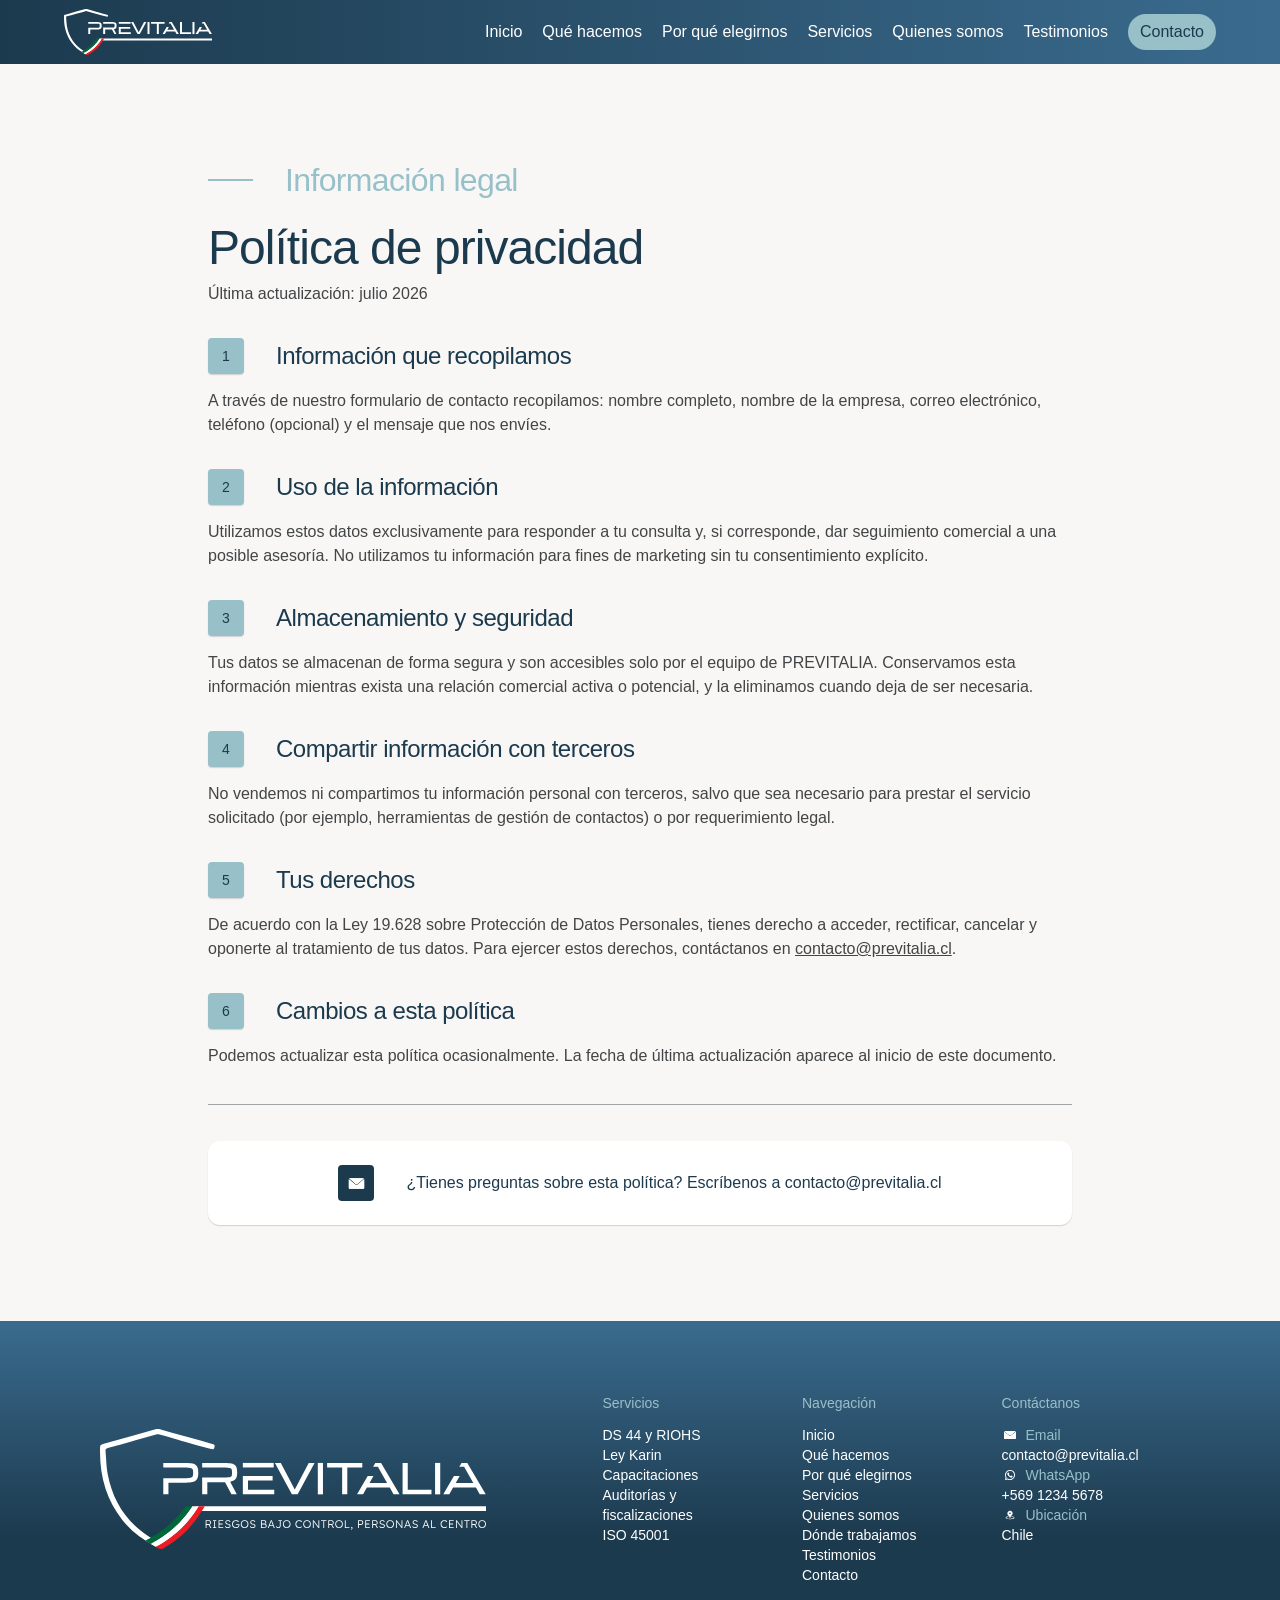
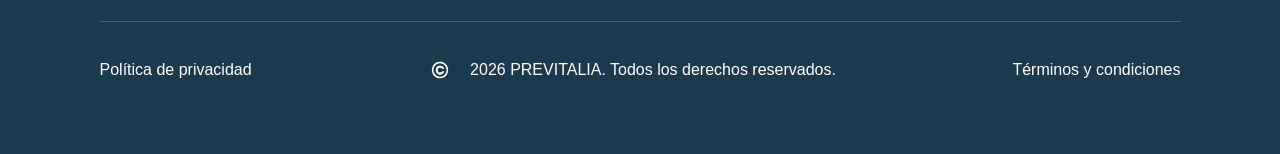
==== commit 2514b090: "changes" ====
--- a/politica-privacidad.html
+++ b/politica-privacidad.html
@@ -12,19 +12,22 @@
   <a href="index.html">
     <img src="img/logo-blanco.svg" alt="PREVITALIA" class="header__logo">
   </a>
-  <nav class="header__nav--legal">
-    <div class="header__nav-links">
-      <a href="index.html#inicio">Inicio</a>
-      <a href="index.html#que-hacemos">Qué hacemos</a>
-      <a href="index.html#servicios">Destacados</a>
-      <a href="index.html#quienes-somos">Quienes somos</a>
-      <a href="index.html#testimonios">Testimonios</a>
-    </div>
-    <a href="index.html#contacto" class="btn btn--pill-sm">Contacto</a>
-  </nav>
+
   <button class="header__menu-toggle" aria-label="Abrir menú">
     <img src="img/icon-menu.svg" alt="">
   </button>
+
+  <div class="header__right">
+    <nav class="header__nav">
+      <a href="index.html#inicio">Inicio</a>
+      <a href="index.html#que-hacemos">Qué hacemos</a>
+      <a href="index.html#por-que-elegirnos">Por qué elegirnos</a>
+      <a href="index.html#servicios">Servicios</a>
+      <a href="index.html#quienes-somos">Quienes somos</a>
+      <a href="index.html#testimonios">Testimonios</a>
+    </nav>
+    <a href="index.html#contacto" class="btn btn--pill-sm">Contacto</a>
+  </div>
 </header>
 
 <!-- Panel del menú mobile (oculto por defecto, se despliega con JS) -->
@@ -36,9 +39,11 @@
   <nav class="mobile-menu__nav">
     <a href="index.html#inicio">Inicio</a>
     <a href="index.html#que-hacemos">Qué hacemos</a>
-    <a href="index.html#servicios">Destacados</a>
+    <a href="index.html#por-que-elegirnos">Por qué elegirnos</a>
+    <a href="index.html#servicios">Servicios</a>
     <a href="index.html#quienes-somos">Quienes somos</a>
     <a href="index.html#testimonios">Testimonios</a>
+    <a href="index.html#contacto">Contacto</a>
   </nav>
 </div>
 
@@ -136,14 +141,14 @@
       <div class="footer__col">
         <p class="footer__col-title">Navegación</p>
         <ul class="footer__col-list">
-          <li><a href="#inicio">Inicio</a></li>
-          <li><a href="#que-hacemos">Qué hacemos</a></li>
-          <li><a href="#por-que-elegirnos">Por qué elegirnos</a></li>
-          <li><a href="#servicios">Servicios</a></li>
-          <li><a href="#quienes-somos">Quienes somos</a></li>
-          <li><a href="#sectores">Dónde trabajamos</a></li>
-          <li><a href="#testimonios">Testimonios</a></li>
-          <li><a href="#contacto">Contacto</a></li>
+          <li><a href="index.html#inicio">Inicio</a></li>
+<li><a href="index.html#que-hacemos">Qué hacemos</a></li>
+<li><a href="index.html#por-que-elegirnos">Por qué elegirnos</a></li>
+<li><a href="index.html#servicios">Servicios</a></li>
+<li><a href="index.html#quienes-somos">Quienes somos</a></li>
+<li><a href="index.html#sectores">Dónde trabajamos</a></li>
+<li><a href="index.html#testimonios">Testimonios</a></li>
+<li><a href="index.html#contacto">Contacto</a></li>
         </ul>
       </div>
 
@@ -187,7 +192,6 @@
     <a href="terminos-condiciones.html" class="footer__legal-link footer__legal-link--terms">Términos y condiciones</a>
   </div>
 </footer>
-  </div>
 
   <script src="js/script.js"></script>
 </body>
--- a/css/styles.css
+++ b/css/styles.css
@@ -1518,6 +1518,11 @@
   transform: none;
 }
 
+.js-reveal--hero {
+  transform: translateY(2.5rem);
+  transition: opacity 1s ease-out, transform 1s ease-out;
+}
+
 @media (prefers-reduced-motion: reduce) {
   .js-reveal {
     opacity: 1;
@@ -2125,7 +2130,7 @@
 
   .mobile-menu.is-open {
   display: flex;
- height: 20.5rem; 
+  height: 26rem;
 }
 
   .mobile-menu__logo {
@@ -2314,13 +2319,13 @@
   align-items: stretch;
   overflow-x: auto;
   scroll-snap-type: x mandatory;
-  scroll-padding-left: 2rem;
+  scroll-padding-left: 1rem;   /* antes 2rem */
   gap: 1.25rem;
   width: 100vw;
-  margin-left: -2rem;
-  margin-right: -2rem;
-  padding-left: 2rem;
-  padding-right: 2rem;
+  margin-left: -1rem;   /* antes -2rem */
+  margin-right: -1rem;  /* antes -2rem */
+  padding-left: 1rem;   /* antes 2rem */
+  padding-right: 1rem;  /* antes 2rem */
   -webkit-overflow-scrolling: touch;
   scrollbar-width: none;
   -ms-overflow-style: none;
@@ -2333,10 +2338,10 @@
 .services__card {
   flex: none;
   width: 16.25rem; /* 260px */
-  min-height: 19.1875rem;
+  height: 23rem;    /* fija, en vez de min-height */
+  overflow: hidden; /* red de seguridad: nunca deja que el texto se salga de la tarjeta */
   scroll-snap-align: start;
 }
-
   .services {
     padding: 5rem 1rem; /* 80px 16px */
     gap: 0;
@@ -2406,7 +2411,6 @@
 }
 
 /* ---------- Quién está detrás de PREVITALIA ---------- */
-  @media (max-width: 640px) {
   .who-we-are {
     padding: 5rem 1rem;
   }
@@ -2522,8 +2526,6 @@
   display: block;
 }
 
-}
-
   /* ---------- Sectores donde trabajamos ---------- */
   .sectors {
     padding: 5rem 1rem; /* 80px 16px */
@@ -2711,6 +2713,10 @@
     align-items: center;
   }
 
+  .footer__contact-item-row {
+  justify-content: center;
+}
+
   .footer__contact-item:nth-child(1) { order: 2; } /* Email */
   .footer__contact-item:nth-child(2) { order: 1; } /* WhatsApp */
   .footer__contact-item:nth-child(3) { order: 3; } /* Ubicación */
@@ -2868,11 +2874,9 @@
   .stats {
   flex-wrap: nowrap;
   gap: 1rem;
-  width: calc(100% - 2rem); /* respeta el margen izquierdo, se ajusta al ancho real */
-  max-width: 44rem;
-  margin-left: 2rem;
-  margin-right: auto;
-  margin-top: -7.1875rem;
+  width: calc(100% - 4rem); /* 2rem de margen a cada lado, simétrico */
+  max-width: none;
+  margin: -7.1875rem auto 0;
   padding: 0;
   box-sizing: border-box;
 }
@@ -2940,13 +2944,6 @@
     gap: 2rem; /* 32px */
   }
 
-  .services__card {
-    flex: none;
-    width: 27.125rem; /* 434px */
-    height: auto;
-    scroll-snap-align: start;
-  }
-
   .services__dots {
     display: flex;
     justify-content: center;
@@ -2966,6 +2963,37 @@
     background-color: #A1A4A7;
   }
 
+  .services__grid--mobile-scroll {
+    display: flex;
+    flex-wrap: nowrap;
+    align-items: stretch;
+    overflow-x: auto;
+    scroll-snap-type: x mandatory;
+    scroll-padding-left: 2rem;
+    gap: 1rem; /* 16px, según Figma tablet */
+    width: 100vw;
+    margin-left: -2rem;
+    margin-right: -2rem;
+    padding-left: 2rem;
+    padding-right: 2rem;
+    -webkit-overflow-scrolling: touch;
+    scrollbar-width: none;
+    -ms-overflow-style: none;
+  }
+
+  .services__grid--mobile-scroll::-webkit-scrollbar {
+    display: none;
+  }
+
+ .services__card {
+  flex: none;
+  width: 27.125rem;
+  height: 24rem;    /* fija, en vez de min-height */
+  overflow: hidden;
+  scroll-snap-align: start;
+}
+}
+
   /* ---------- Quién está detrás de PREVITALIA ---------- */
 @media (min-width: 641px) and (max-width: 1024px) {
   .who-we-are__photo {
@@ -2980,18 +3008,32 @@
     width: 100%;
   }
   .who-we-are__mobile-photo-circle {
+  position: relative;
   width: 25.625rem;
-  height: 25.875rem; /* antes 25.625rem */
+  height: 25.875rem;
+  margin: 0 auto;
 }
 
 .who-we-are__mobile-photo-bg {
+  position: absolute;
+  top: 50%;
+  left: 50%;
+  transform: translate(-50%, -50%);
   width: 25.625rem;
-  height: 25.625rem; /* sin cambio, ya estaba correcto */
+  height: 25.625rem;
+  border-radius: 50%;
+  background: var(--sand-100);
 }
 
 .who-we-are__mobile-photo-crop {
-  width: 23.641rem;  /* antes 21.875rem */
-  height: 25.875rem; /* antes 23.9375rem */
+  position: absolute;
+  top: 50%;
+  left: 50%;
+  transform: translate(-50%, -50%);
+  width: 23.641rem;
+  height: 25.875rem;
+  border-radius: 50%;
+  overflow: hidden;
 }
 
 .who-we-are__mobile-photo-crop img {
@@ -3040,7 +3082,7 @@
   
 }
 
-
+@media (min-width: 641px) and (max-width: 1024px) {
 /* ---------- Sectores donde trabajamos ---------- */
 .sectors {
   padding-top: 5rem;    /* 80px */
@@ -3060,7 +3102,7 @@
     flex: 1;
     min-width: 0;
   }
-}
+
 
 .testimonials {
   padding-top: 5rem;    /* 80px */
@@ -3149,6 +3191,10 @@
     max-width: none;
   }
 
+  .footer__legal-link--terms {
+  order: 2;
+}
+
   .footer__copyright {
     order: 3;
     flex: 0 0 100%;
@@ -3175,7 +3221,7 @@
 
 .mobile-menu.is-open {
   display: flex;
-  height: 18.5625rem;
+  height: 21.5rem;
 }
 
 .mobile-menu__logo {
@@ -3256,3 +3302,4 @@
   top: 0.75rem; /* 12px: (64px - 40px) / 2 */
 }
 
+}
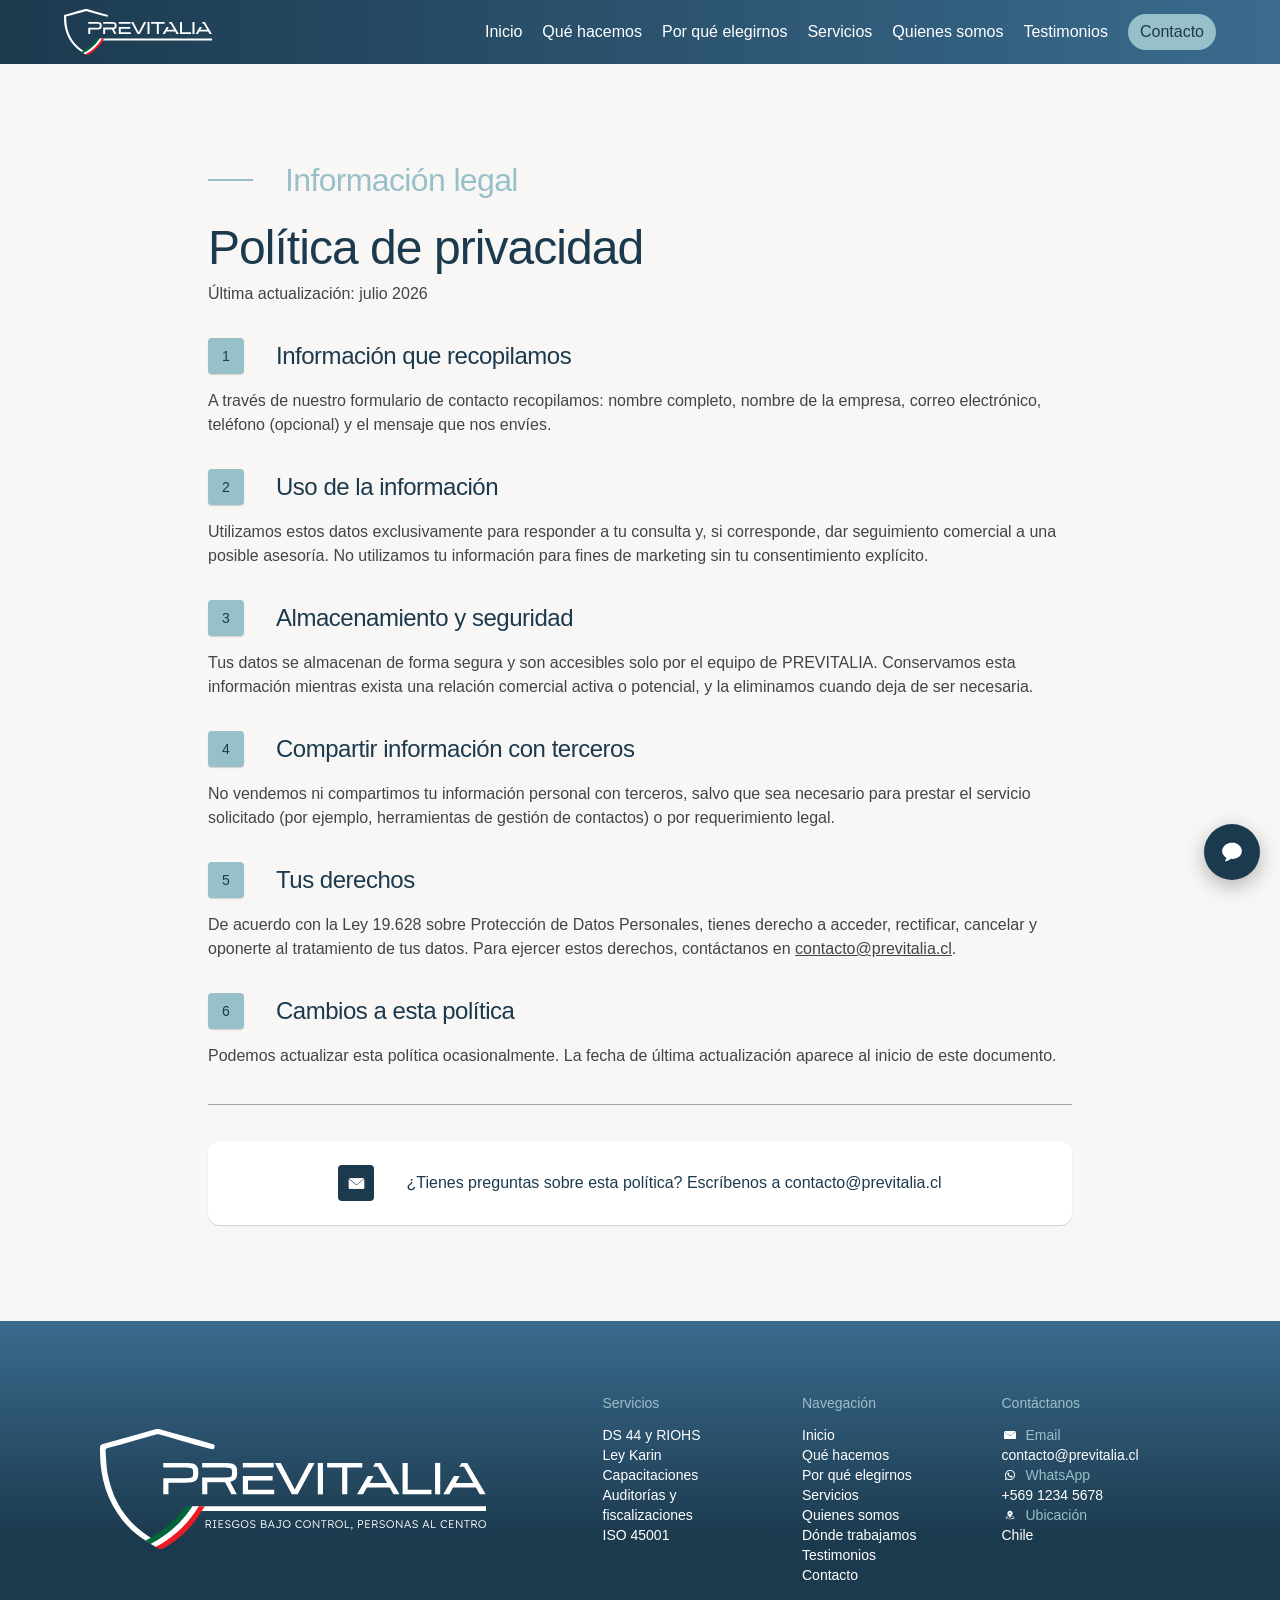
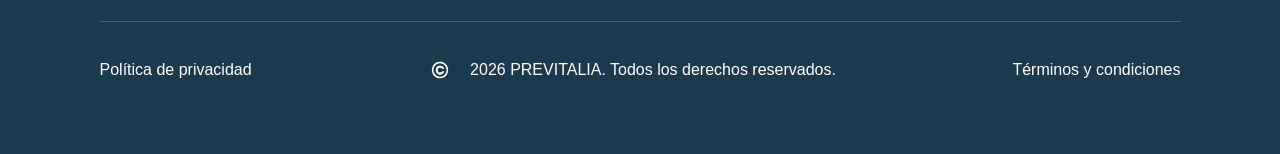
==== commit 686d4c9d: "chat ia" ====
--- a/politica-privacidad.html
+++ b/politica-privacidad.html
@@ -6,6 +6,44 @@
   <title>Política de privacidad | PREVITALIA</title>
   <link rel="stylesheet" href="css/styles.css">
 </head>
+
+<!-- Chat Widget -->
+<button id="chatToggle" class="chat-widget__toggle" aria-label="Abrir chat">
+  <img src="img/chat-icon.svg" class="chat-widget__icon-open" alt="">
+  <svg class="chat-widget__icon-close" viewBox="0 0 24 24" fill="none" stroke="#fff" stroke-width="2" stroke-linecap="round">
+    <path d="M6 6l12 12M18 6L6 18"/>
+  </svg>
+</button>
+
+<div id="chatPanel" class="chat-widget__panel">
+  <div class="chat-widget__header">
+    <div class="chat-widget__avatar">
+  <img src="img/chat-icon.svg" class="chat-widget__avatar-icon" alt="">
+</div>
+
+    <div class="chat-widget__header-text">
+      <span class="chat-widget__title">Previtalia</span>
+      <span class="chat-widget__subtitle">Te respondemos al instante</span>
+    </div>
+    <button id="chatClose" class="chat-widget__close" aria-label="Cerrar chat">
+      <svg viewBox="0 0 24 24" width="18" height="18" fill="none"><path d="M6 6l12 12M18 6L6 18" stroke="currentColor" stroke-width="2" stroke-linecap="round"/></svg>
+    </button>
+  </div>
+
+  <div id="chatMessages" class="chat-widget__messages">
+    <div class="chat-widget__message chat-widget__message--bot">
+      <p>¡Hola! Soy el asistente virtual de Previtalia. ¿En qué puedo ayudarte hoy?</p>
+    </div>
+  </div>
+
+  <form id="chatForm" class="chat-widget__input-row">
+    <input type="text" id="chatInput" class="chat-widget__input" placeholder="Escribe tu mensaje..." autocomplete="off" required>
+    <button type="submit" class="chat-widget__send" aria-label="Enviar mensaje">
+      <svg viewBox="0 0 24 24" width="18" height="18" fill="none"><path d="M4 12l16-7-5 7 5 7-16-7z" stroke="currentColor" stroke-width="2" stroke-linecap="round" stroke-linejoin="round"/></svg>
+    </button>
+  </form>
+</div>
+
 <body>
 
   <header class="header--legal">
--- a/css/styles.css
+++ b/css/styles.css
@@ -758,6 +758,7 @@
   line-height: 1.5rem;
   color: var(--azul-azul);
   transition: color 0.33s ease-in-out, transform 0.33s ease-in-out;
+  margin-top: auto;
 }
 
 .services__link:hover {
@@ -1519,6 +1520,11 @@
 }
 
 .js-reveal--hero {
+  transform: translateY(2.5rem);
+  transition: opacity 1s ease-out, transform 1s ease-out;
+}
+
+.js-reveal--legal {
   transform: translateY(2.5rem);
   transition: opacity 1s ease-out, transform 1s ease-out;
 }
@@ -2338,7 +2344,7 @@
 .services__card {
   flex: none;
   width: 16.25rem; /* 260px */
-  height: 23rem;    /* fija, en vez de min-height */
+  height: 25.4375rem;    /* fija, en vez de min-height */
   overflow: hidden; /* red de seguridad: nunca deja que el texto se salga de la tarjeta */
   scroll-snap-align: start;
 }
@@ -2988,7 +2994,7 @@
  .services__card {
   flex: none;
   width: 27.125rem;
-  height: 24rem;    /* fija, en vez de min-height */
+  height: 22.6875rem;    /* fija, en vez de min-height */
   overflow: hidden;
   scroll-snap-align: start;
 }
@@ -3140,11 +3146,12 @@
 }
 
 .contact__card {
-  flex-direction: row;
-  justify-content: space-between;
-  align-items: center;
+  flex-direction: column;
+  justify-content: center;
+  align-items: stretch;
   height: auto;
-  gap: 0.75rem; /* 12px, antes 0 */
+  gap: 0.875rem; /* 14px, según Figma */
+  padding: 1.5rem 3rem 2rem; /* 24px 48px 32px, según Figma */
 }
 
 .contact__row {
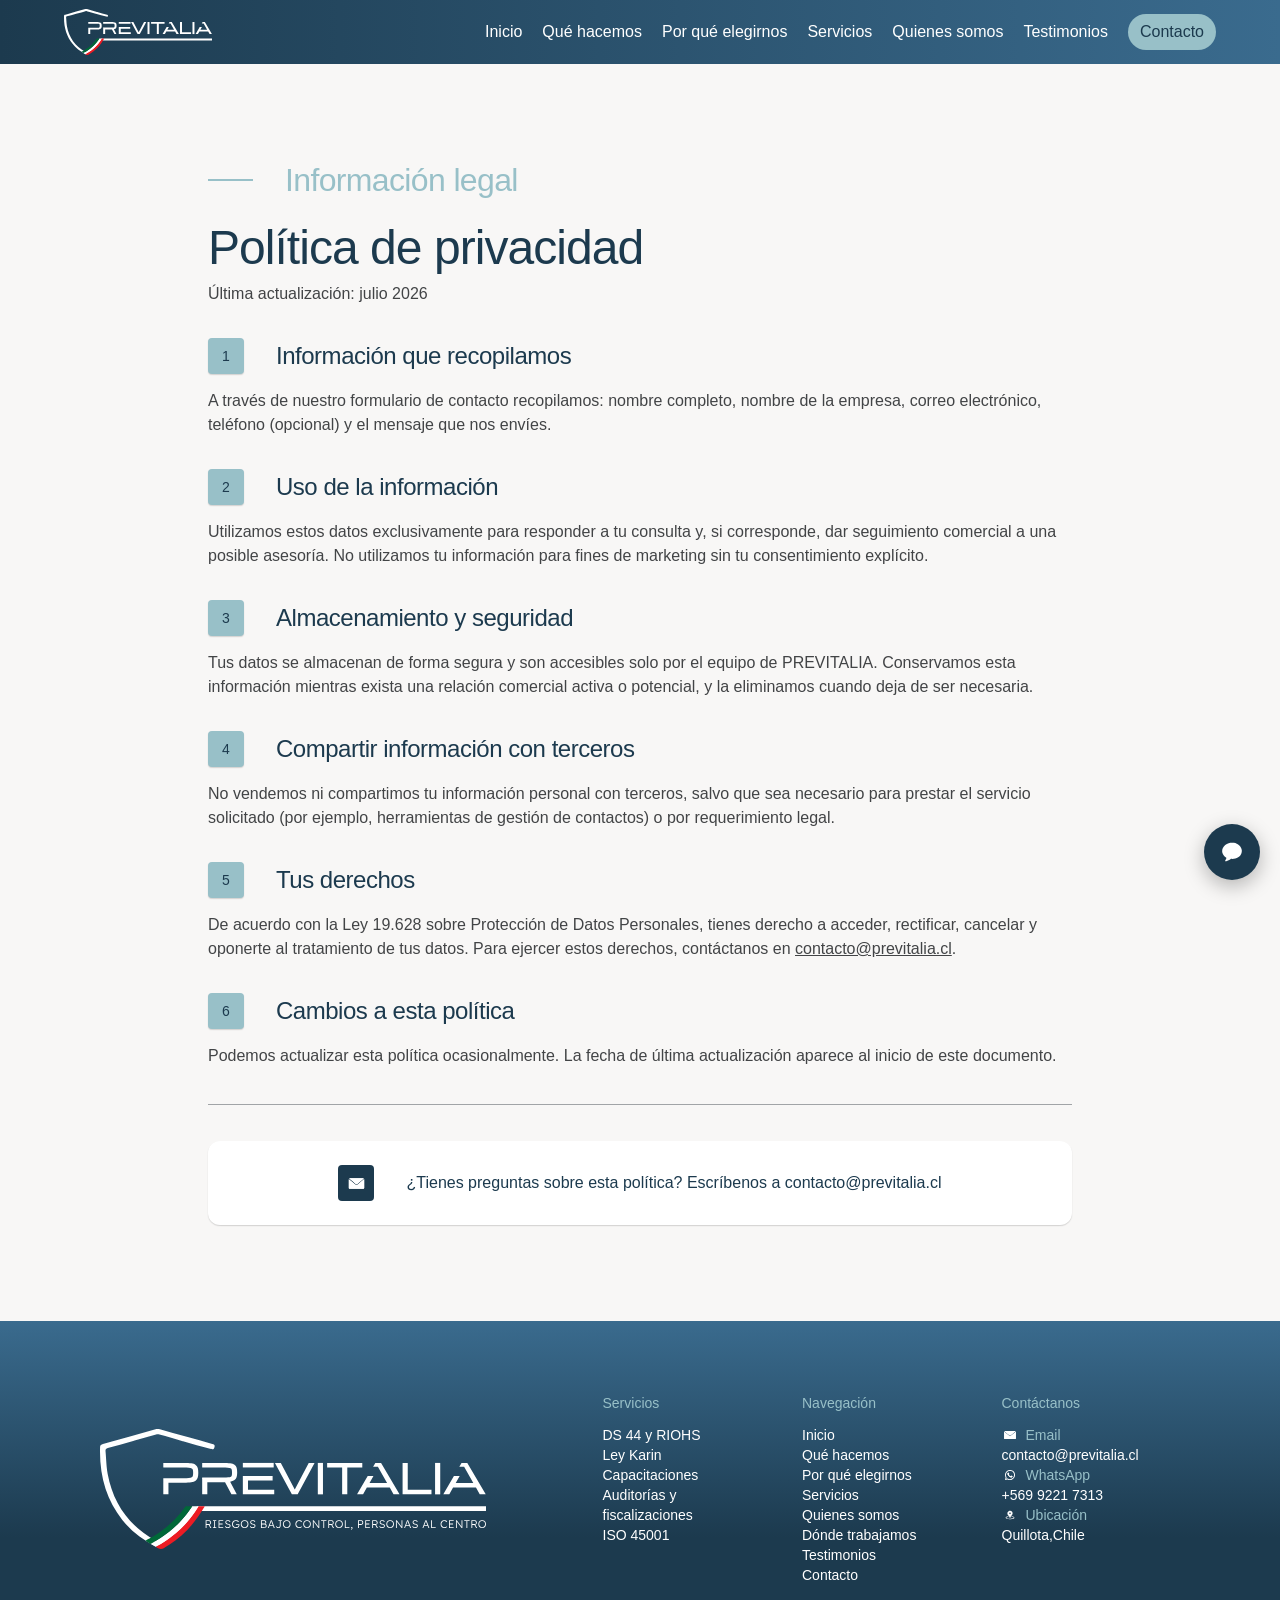
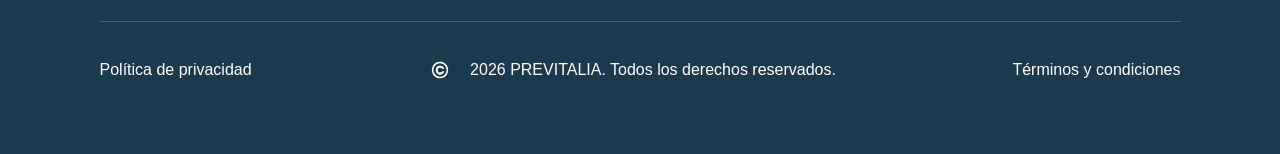
==== commit f92f173d: "textos" ====
--- a/politica-privacidad.html
+++ b/politica-privacidad.html
@@ -205,14 +205,14 @@
               <img src="img/icon-whatsapp.svg" alt="" class="footer__contact-icon">
               <span class="footer__contact-label">WhatsApp</span>
             </div>
-            <p class="footer__contact-value">+569 1234 5678</p>
+            <p class="footer__contact-value">+569 9221 7313</p>
           </div>
           <div class="footer__contact-item">
             <div class="footer__contact-item-row">
               <img src="img/icon-ubicacion.svg" alt="" class="footer__contact-icon">
               <span class="footer__contact-label">Ubicación</span>
             </div>
-            <p class="footer__contact-value">Chile</p>
+            <p class="footer__contact-value">Quillota,Chile</p>
           </div>
         </div>
       </div>
--- a/css/styles.css
+++ b/css/styles.css
@@ -25,7 +25,7 @@
   /* Layout: 1440px ÷ 16 = 90rem */
   --content-max-width: 90rem;
  
-  /* Sombra "sm" del sistema de diseño (se reutiliza en box-shadow y en filter:drop-shadow) */
+  /* Sombra "sm" del sistema de diseño */
   --shadow-sm-1: 0 0.0625rem 0.0625rem rgba(0, 0, 0, 0.06);
   --shadow-sm-2: 0 0.0625rem 0.09375rem rgba(0, 0, 0, 0.1);
 }
@@ -71,7 +71,7 @@
 }
  
 /* ==========================================================================
-   PATRONES REUTILIZABLES (evitan repetir el mismo bloque en cada sección)
+   PATRONES REUTILIZABLES 
    ========================================================================== */
  
 /* Todos los títulos H2 del sitio comparten esta tipografía;
@@ -135,7 +135,7 @@
   align-items: center;
   justify-content: center;
   gap: 0.5rem; /* 8px */
-  border-radius: 9999px; /* excepción: valor de "píldora", no se convierte */
+  border-radius: 9999px; 
   font-family: var(--font-body);
   font-weight: 300;
   white-space: nowrap;
@@ -165,7 +165,6 @@
   transition: opacity 0.33s ease-in-out;
 }
 
-/* Botón primario*/
 .btn--primary {
   background: linear-gradient(to bottom, var(--petroleo), var(--petroleo-200));
   color: var(--azul-azul);
@@ -256,10 +255,7 @@
   display: flex;
   flex-direction: column;
   justify-content: flex-end;
- 
-  /* padding calculado: mantiene el texto alineado a donde estaría
-     el borde del marco de 1440px, aunque el fondo se extienda
-     de punta a punta de la pantalla */
+
   padding-top: 7rem;
   padding-bottom: 12rem;
   padding-left: max(11rem, calc((100vw - 90rem) / 2 + 11rem));
@@ -1565,6 +1561,10 @@
   background: rgba(248, 247, 246, 0.9); /* sand-100 al 90% */
 }
 
+.header--legal.header--hidden {
+  transform: translateY(-100%);
+}
+
 .header__nav-links {
   display: flex;
   align-items: center;
@@ -2019,7 +2019,7 @@
 
   .mobile-menu__nav {
   position: absolute;
-  top: 6.5rem; /* 104px: deja 40px de espacio bajo el logo */
+  top: 6.5rem; 
   left: 1.75rem;
 }
 
@@ -2128,7 +2128,7 @@
   width: 100%;
   height: 0;
   overflow: hidden;
-  padding: 1rem 1rem 1rem 1.75rem; /* 16px 16px 16px 28px, sin padding-top extra */
+  padding: 1rem 1rem 1rem 1.75rem; /* 16px 16px 16px 28px */
   background: linear-gradient(to right, var(--azul-azul), var(--azul-500));
   z-index: 100;
   transition: height 0.33s ease-in-out;
@@ -2165,6 +2165,22 @@
   filter: brightness(0) invert(1);
 }
 
+.mobile-menu--scrolled .mobile-menu__logo {
+  top: 0.75rem; /* 12px: header centrado en scroll, (64px - 40px) / 2 */
+}
+
+.mobile-menu--scrolled .mobile-menu__close {
+  top: 0.75rem; /* 12px */
+}
+
+.mobile-menu--legal .mobile-menu__logo {
+  top: 0.75rem; /* 12px: header legal siempre centrado en mobile */
+}
+
+.mobile-menu--legal .mobile-menu__close {
+  top: 0.75rem; /* 12px */
+}
+
   .mobile-menu__nav {
     display: flex;
     flex-direction: column;
@@ -2200,7 +2216,7 @@
   .what-we-do__intro p {
     font-size: 1rem;     /* 16px */
     line-height: 1.5rem; /* 24px */
-    color: #57595B;      /* gris-medio-600, distinto al gris que usa desktop aquí */
+    color: #57595B;      /* gris-medio-600 */
   }
 
   .checklist {
@@ -2227,7 +2243,7 @@
   .what-we-do__graphic {
   position: relative;
   width: 100%;
-  max-width: 24.875rem; /* 398px, tamaño máximo = el diseño original */
+  max-width: 24.875rem; 
   aspect-ratio: 398 / 513;
   height: auto;
   margin: 4rem auto 0;
@@ -2285,7 +2301,7 @@
   line-height: 1.5rem;
   color: var(--blanco);
   text-align: center;
-  margin-bottom: 2rem; /* 32px hacia las tarjetas, para mantener ese espacio como estaba */
+  margin-bottom: 2rem; 
 }
 
   .why-us__cards {
@@ -2325,16 +2341,16 @@
   align-items: stretch;
   overflow-x: auto;
   scroll-snap-type: x mandatory;
-  scroll-padding-left: 1rem;   /* antes 2rem */
+  scroll-padding-left: 1rem;  
   gap: 1.25rem;
   width: 100vw;
-  margin-left: -1rem;   /* antes -2rem */
-  margin-right: -1rem;  /* antes -2rem */
-  padding-left: 1rem;   /* antes 2rem */
-  padding-right: 1rem;  /* antes 2rem */
-  -webkit-overflow-scrolling: touch;
+  margin-left: -1rem;   
+  margin-right: -1rem;  
+  padding-left: 1rem;   
+  padding-right: 1rem;  
   scrollbar-width: none;
   -ms-overflow-style: none;
+  filter: none;
 }
 
 .services__grid--mobile-scroll::-webkit-scrollbar {
@@ -2344,9 +2360,10 @@
 .services__card {
   flex: none;
   width: 16.25rem; /* 260px */
-  height: 25.4375rem;    /* fija, en vez de min-height */
-  overflow: hidden; /* red de seguridad: nunca deja que el texto se salga de la tarjeta */
+  height: 25.4375rem;    
+  overflow: hidden; 
   scroll-snap-align: start;
+  box-shadow: var(--shadow-sm-1), var(--shadow-sm-2);
 }
   .services {
     padding: 5rem 1rem; /* 80px 16px */
@@ -2571,7 +2588,7 @@
   /* ---------- Clientes y testimonios (carrusel horizontal) ---------- */
   .testimonials {
     padding: 5rem 1rem; /* 80px 16px */
-    gap: 2rem;          /* 32px, en vez de 2.25rem */
+    gap: 2rem;          /* 32px */
   }
 
   .testimonials__intro h2 {
@@ -2581,8 +2598,8 @@
   }
 
   .testimonials__intro p {
-    font-size: 1rem;     /* 16px, antes 1.25rem */
-    line-height: 1.5rem; /* 24px, antes 1.75rem */
+    font-size: 1rem;     /* 16px */
+    line-height: 1.5rem; /* 24px */
   }
 
   .testimonials__track {
@@ -2649,8 +2666,8 @@
   }
 
  .contact__form-title {
-  font-size: 1.5rem;        /* 24px, antes 2rem */
-  line-height: 2rem;        /* 32px, antes 2.5rem */
+  font-size: 1.5rem;        /* 24px */
+  line-height: 2rem;        /* 32px */
   letter-spacing: -0.03rem; /* ajustado proporcionalmente */
 }
 
@@ -2682,7 +2699,7 @@
   }
 
   .footer__divider {
-    display: none; /* se reemplaza por un borde en .footer__col--contact */
+    display: none; 
   }
 
   .footer__columns {
@@ -2706,7 +2723,7 @@
   .footer__col--contact {
     flex-basis: 100%;
     width: 100%;
-    border-top: 1px solid rgba(255, 255, 255, 0.2); /* reemplaza el <hr> real */
+    border-top: 1px solid rgba(255, 255, 255, 0.2); 
     padding-top: 2rem;
   }
 
@@ -2804,7 +2821,7 @@
 }
 
 .legal {
-  padding-left: 1rem;  /* 16px, no 1.5rem que estabas heredando de desktop */
+  padding-left: 1rem;  /* 16px*/
   padding-right: 1rem;
 }
 
@@ -2815,11 +2832,11 @@
 }
 
 .legal__item-head {
-  gap: 1rem; /* 16px, antes 2rem */
+  gap: 1rem; /* 16px */
 }
 
 .legal__item-number {
-  width: 1.75rem;  /* 28px, antes 2.25rem */
+  width: 1.75rem;  /* 28px */
   height: 1.75rem; /* 28px */
 }
 
@@ -2873,8 +2890,6 @@
     line-height: 5.125rem;   /* 82px */
     letter-spacing: -0.08rem; /* -1.28px */
   }
-
-  /* .hero__subtitle no cambia: mismo tamaño que desktop (32px/40) */
 
   /* ---------- Barra de stats ---------- */
   .stats {
@@ -2892,7 +2907,7 @@
   flex: 1 1 0;
   min-width: 0;
   height: 14.375rem;
-  padding: 0.875rem 1rem; /* un poco menos de padding horizontal para que el texto siga cabiendo */
+  padding: 0.875rem 1rem; 
 }
 
   /* ---------- ¿Qué hacemos? ---------- */
@@ -2976,7 +2991,7 @@
     overflow-x: auto;
     scroll-snap-type: x mandatory;
     scroll-padding-left: 2rem;
-    gap: 1rem; /* 16px, según Figma tablet */
+    gap: 1rem; /* 16px*/
     width: 100vw;
     margin-left: -2rem;
     margin-right: -2rem;
@@ -2994,7 +3009,7 @@
  .services__card {
   flex: none;
   width: 27.125rem;
-  height: 22.6875rem;    /* fija, en vez de min-height */
+  height: 22.6875rem;   
   overflow: hidden;
   scroll-snap-align: start;
 }
@@ -3045,8 +3060,8 @@
 .who-we-are__mobile-photo-crop img {
   width: 100%;
   height: 100%;
-  object-fit: contain;      /* antes cover */
-  object-position: center;  /* antes center top */
+  object-fit: contain;      
+  object-position: center;  
 }
 
   .who-we-are__bio {
@@ -3142,7 +3157,7 @@
 }
 
 .contact__intro {
-  gap: 0.75rem; /* 12px, antes 1rem */
+  gap: 0.75rem; /* 12px */
 }
 
 .contact__card {
@@ -3150,8 +3165,8 @@
   justify-content: center;
   align-items: stretch;
   height: auto;
-  gap: 0.875rem; /* 14px, según Figma */
-  padding: 1.5rem 3rem 2rem; /* 24px 48px 32px, según Figma */
+  gap: 0.875rem; /* 14px*/
+  padding: 1.5rem 3rem 2rem; /* 24px 48px 32px*/
 }
 
 .contact__row {
@@ -3251,6 +3266,14 @@
   padding: 0;
 }
 
+.mobile-menu--scrolled .mobile-menu__logo {
+  top: 0.5625rem; /* 9px: header centrado en scroll, (64px - 46.6px) / 2 */
+}
+
+.mobile-menu--scrolled .mobile-menu__close {
+  top: 0.75rem; /* 12px */
+}
+
 .mobile-menu__nav {
   position: absolute;
   top: 6.1875rem; /* ~99px */
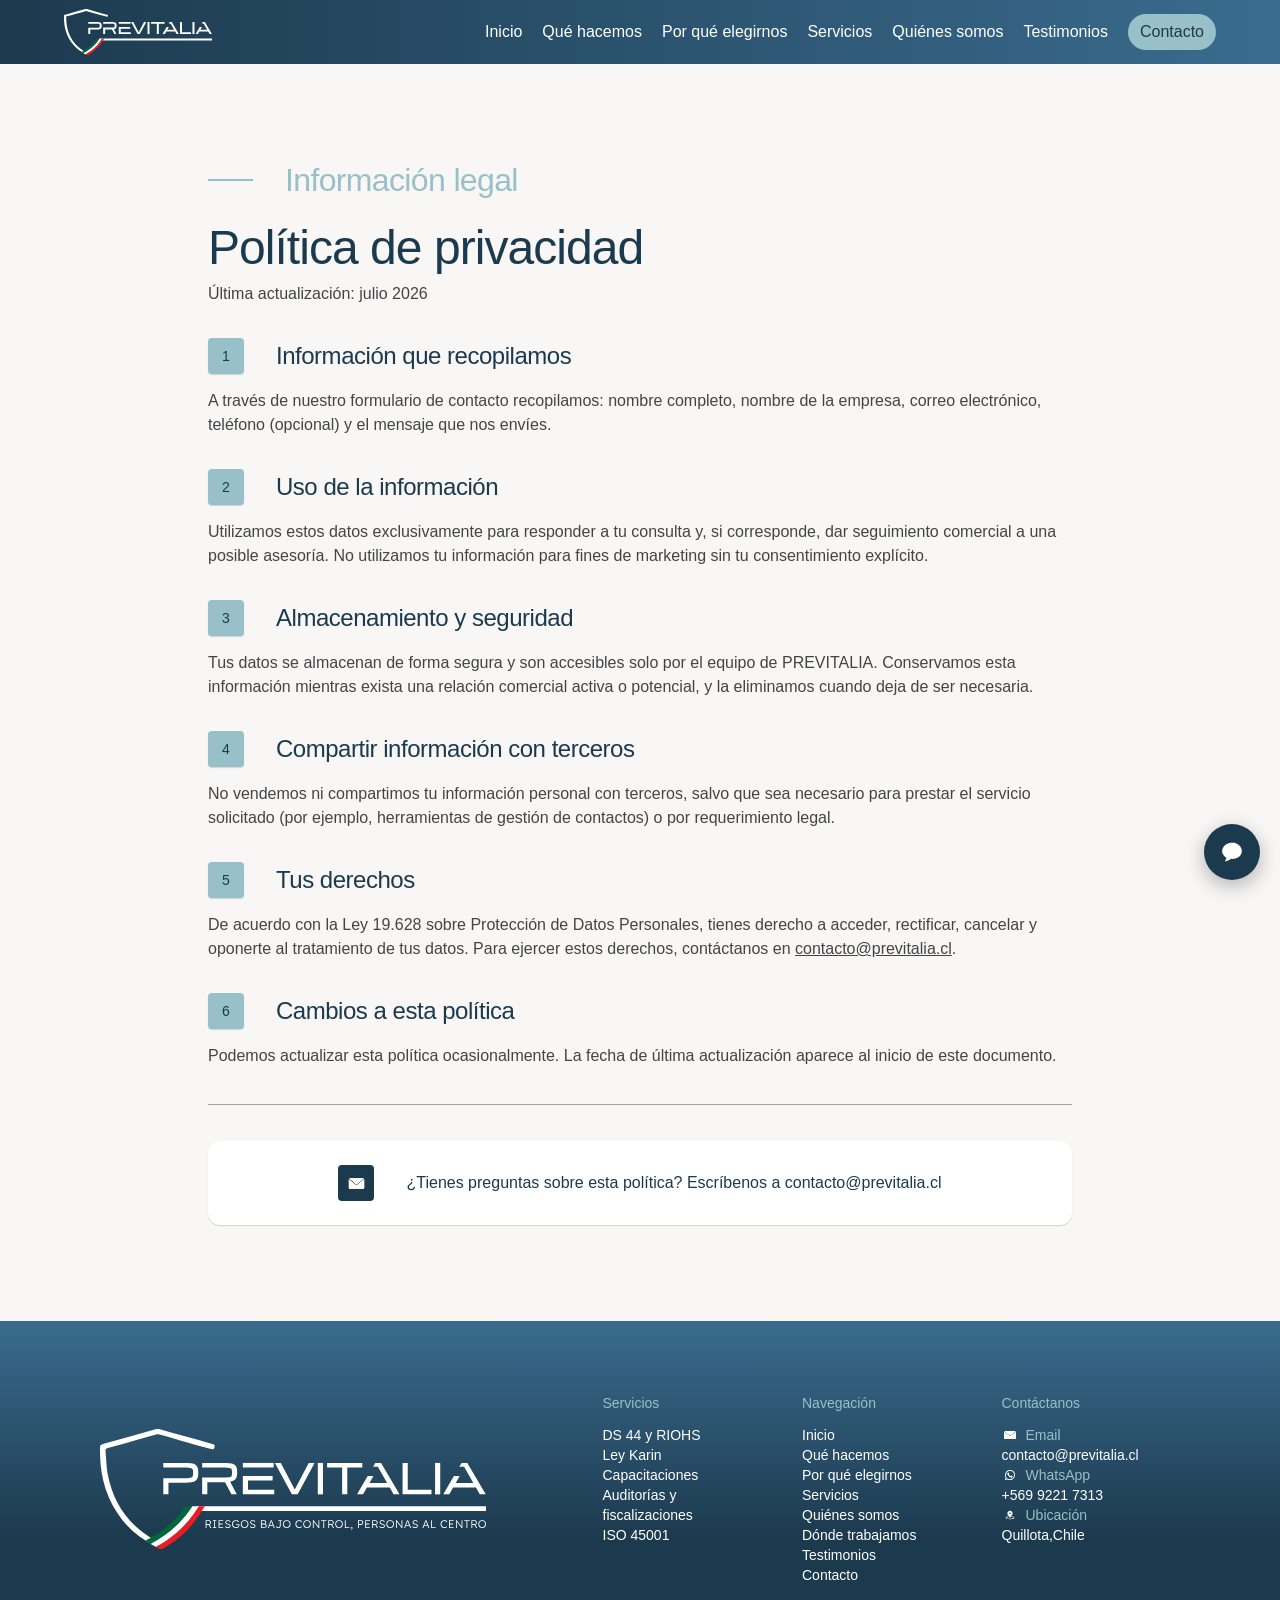
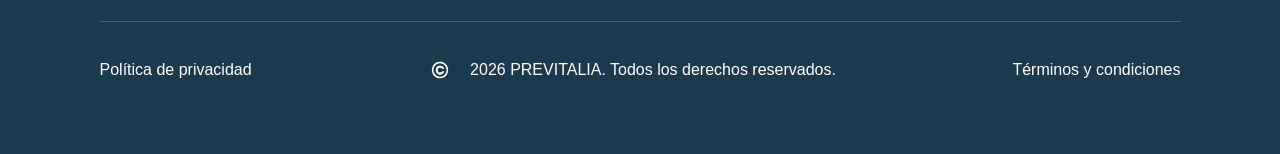
==== commit 93876303: "textos" ====
--- a/politica-privacidad.html
+++ b/politica-privacidad.html
@@ -61,7 +61,7 @@
       <a href="index.html#que-hacemos">Qué hacemos</a>
       <a href="index.html#por-que-elegirnos">Por qué elegirnos</a>
       <a href="index.html#servicios">Servicios</a>
-      <a href="index.html#quienes-somos">Quienes somos</a>
+      <a href="index.html#quienes-somos">Quiénes somos</a>
       <a href="index.html#testimonios">Testimonios</a>
     </nav>
     <a href="index.html#contacto" class="btn btn--pill-sm">Contacto</a>
@@ -79,7 +79,7 @@
     <a href="index.html#que-hacemos">Qué hacemos</a>
     <a href="index.html#por-que-elegirnos">Por qué elegirnos</a>
     <a href="index.html#servicios">Servicios</a>
-    <a href="index.html#quienes-somos">Quienes somos</a>
+    <a href="index.html#quienes-somos">Quiénes somos</a>
     <a href="index.html#testimonios">Testimonios</a>
     <a href="index.html#contacto">Contacto</a>
   </nav>
@@ -183,7 +183,7 @@
 <li><a href="index.html#que-hacemos">Qué hacemos</a></li>
 <li><a href="index.html#por-que-elegirnos">Por qué elegirnos</a></li>
 <li><a href="index.html#servicios">Servicios</a></li>
-<li><a href="index.html#quienes-somos">Quienes somos</a></li>
+<li><a href="index.html#quienes-somos">Quiénes somos</a></li>
 <li><a href="index.html#sectores">Dónde trabajamos</a></li>
 <li><a href="index.html#testimonios">Testimonios</a></li>
 <li><a href="index.html#contacto">Contacto</a></li>
